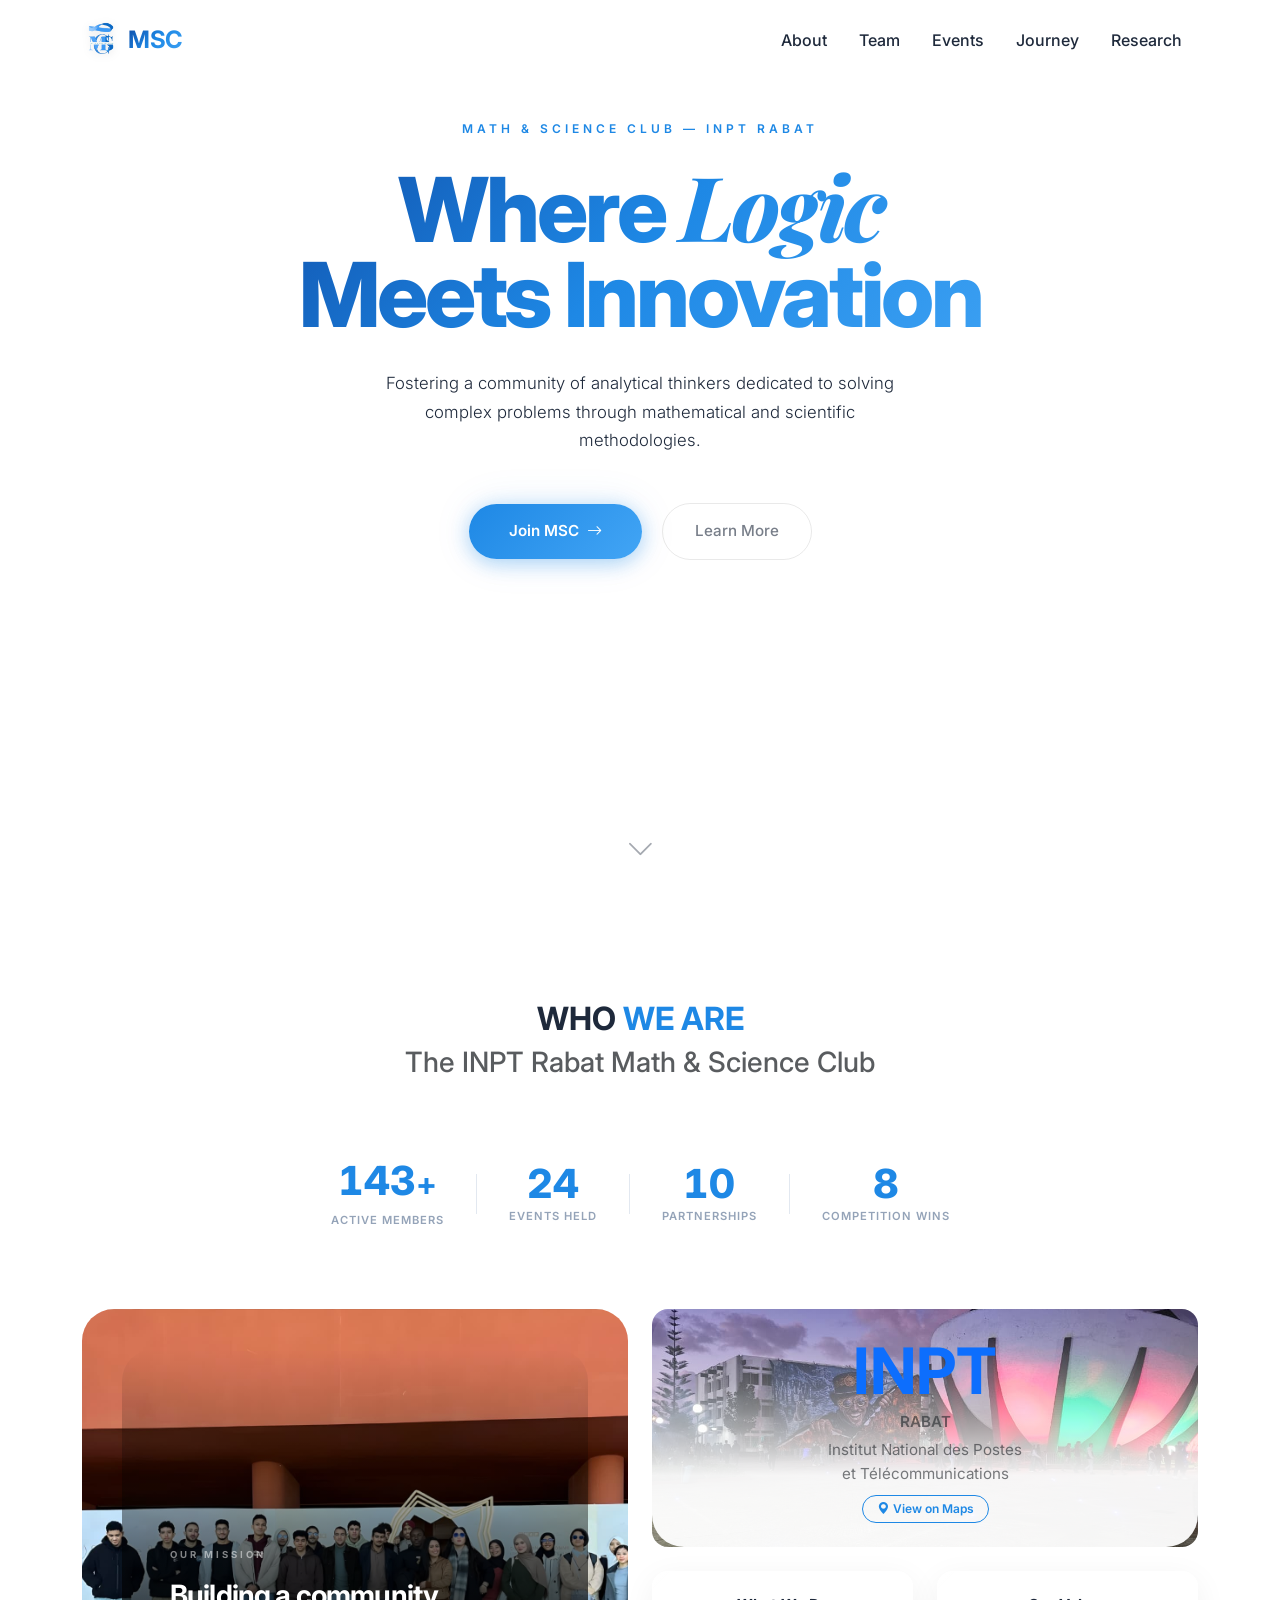
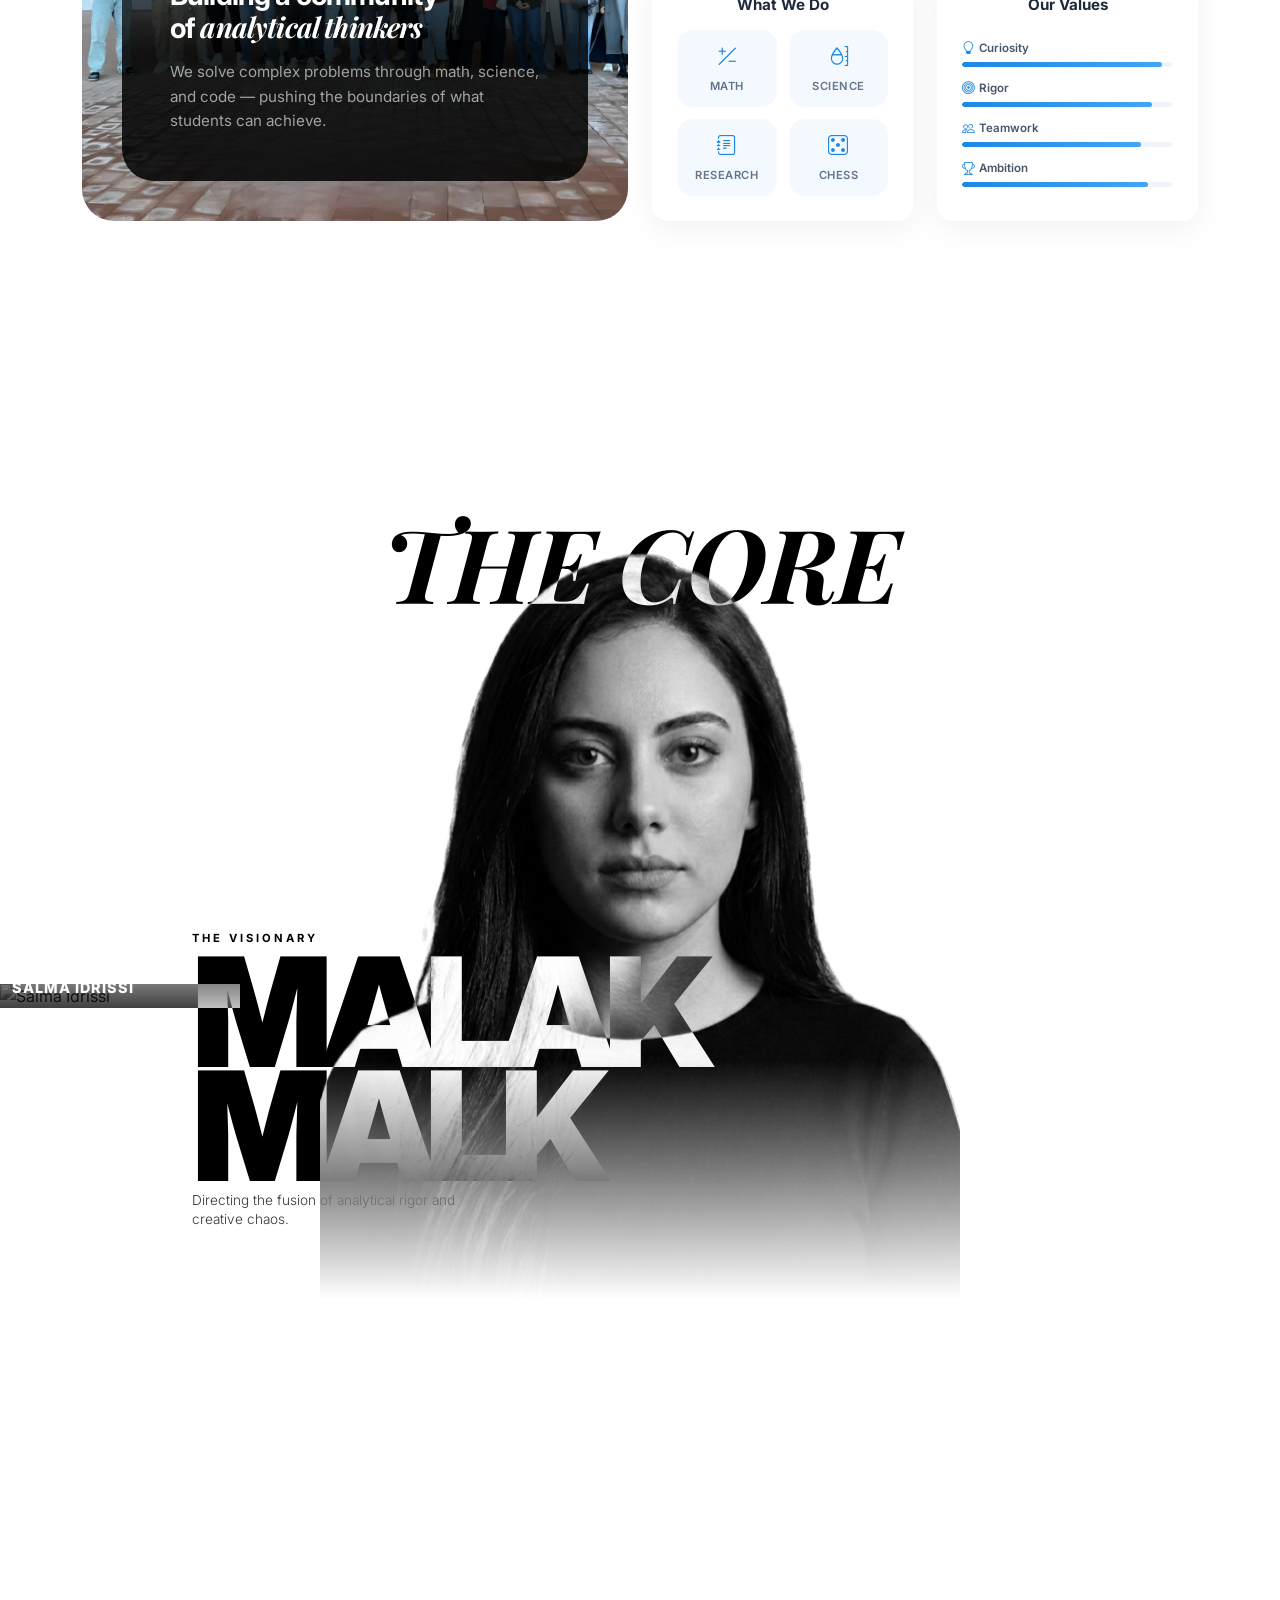
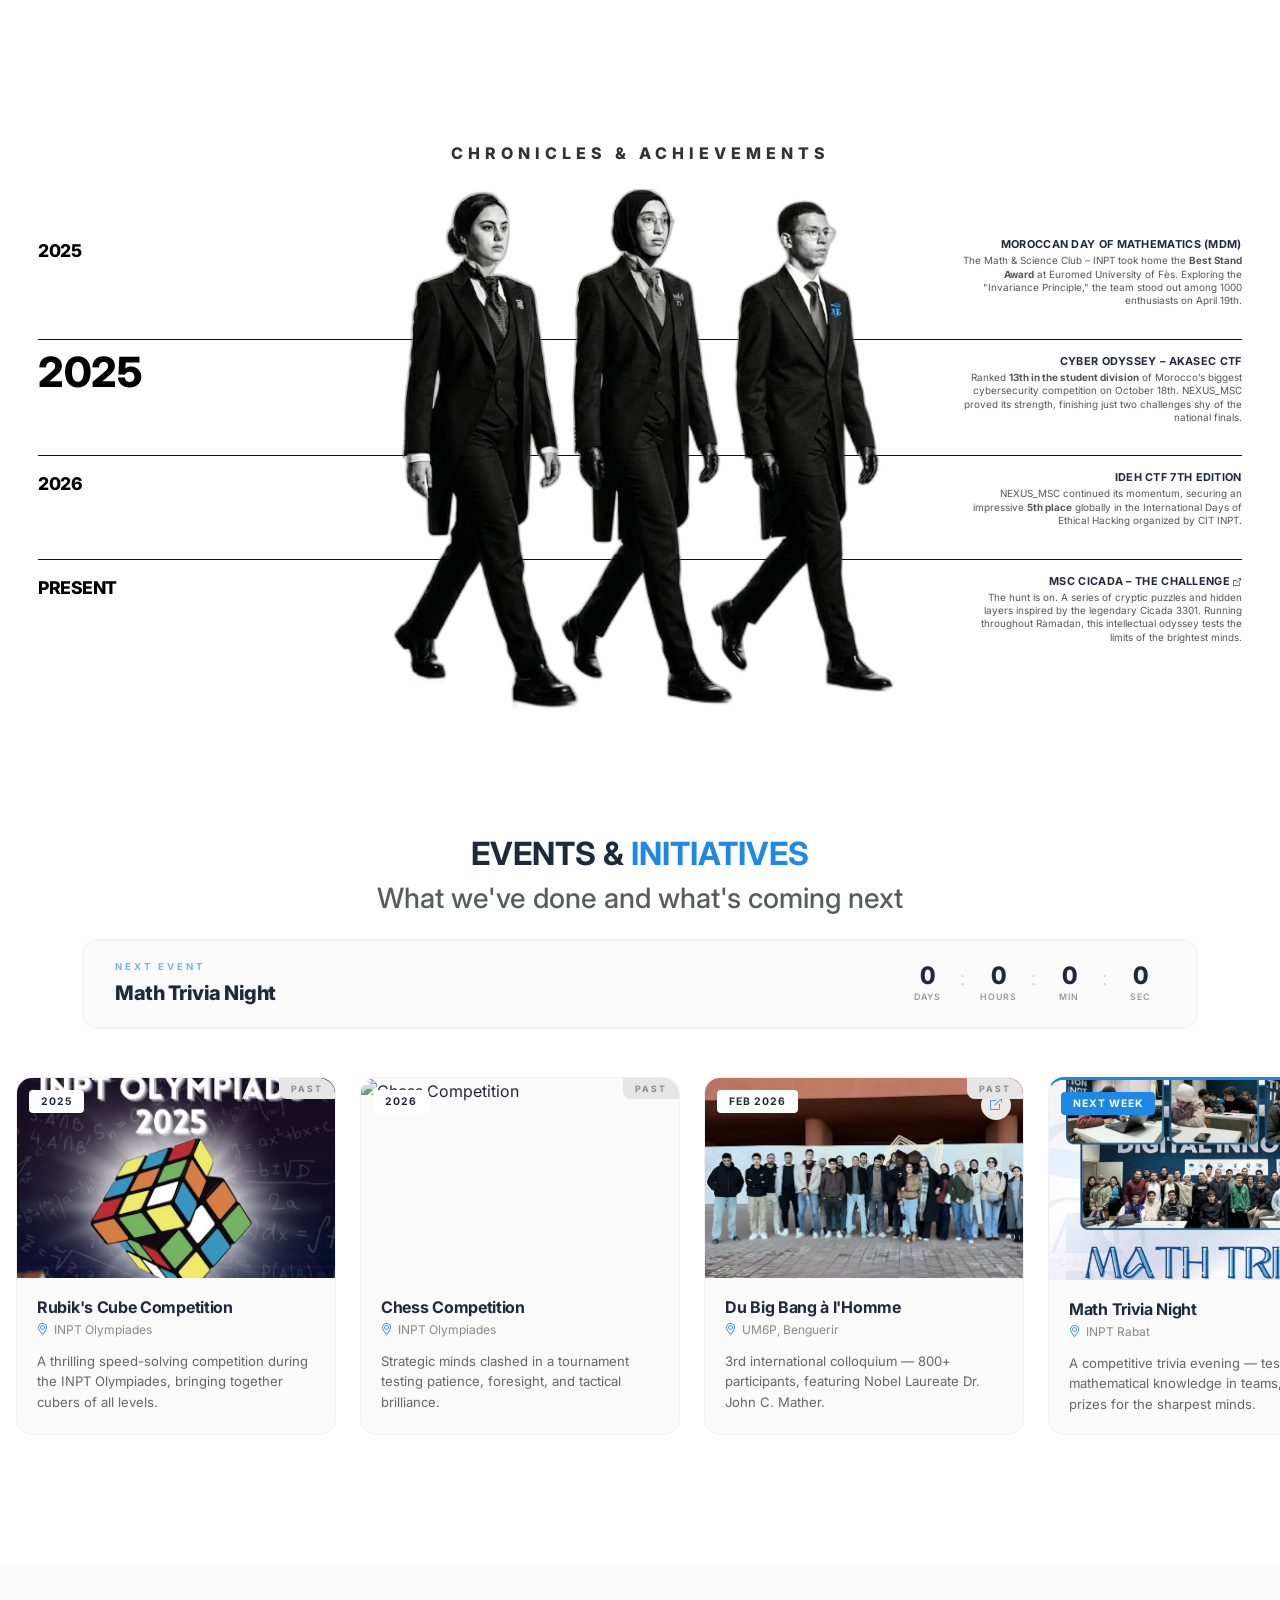
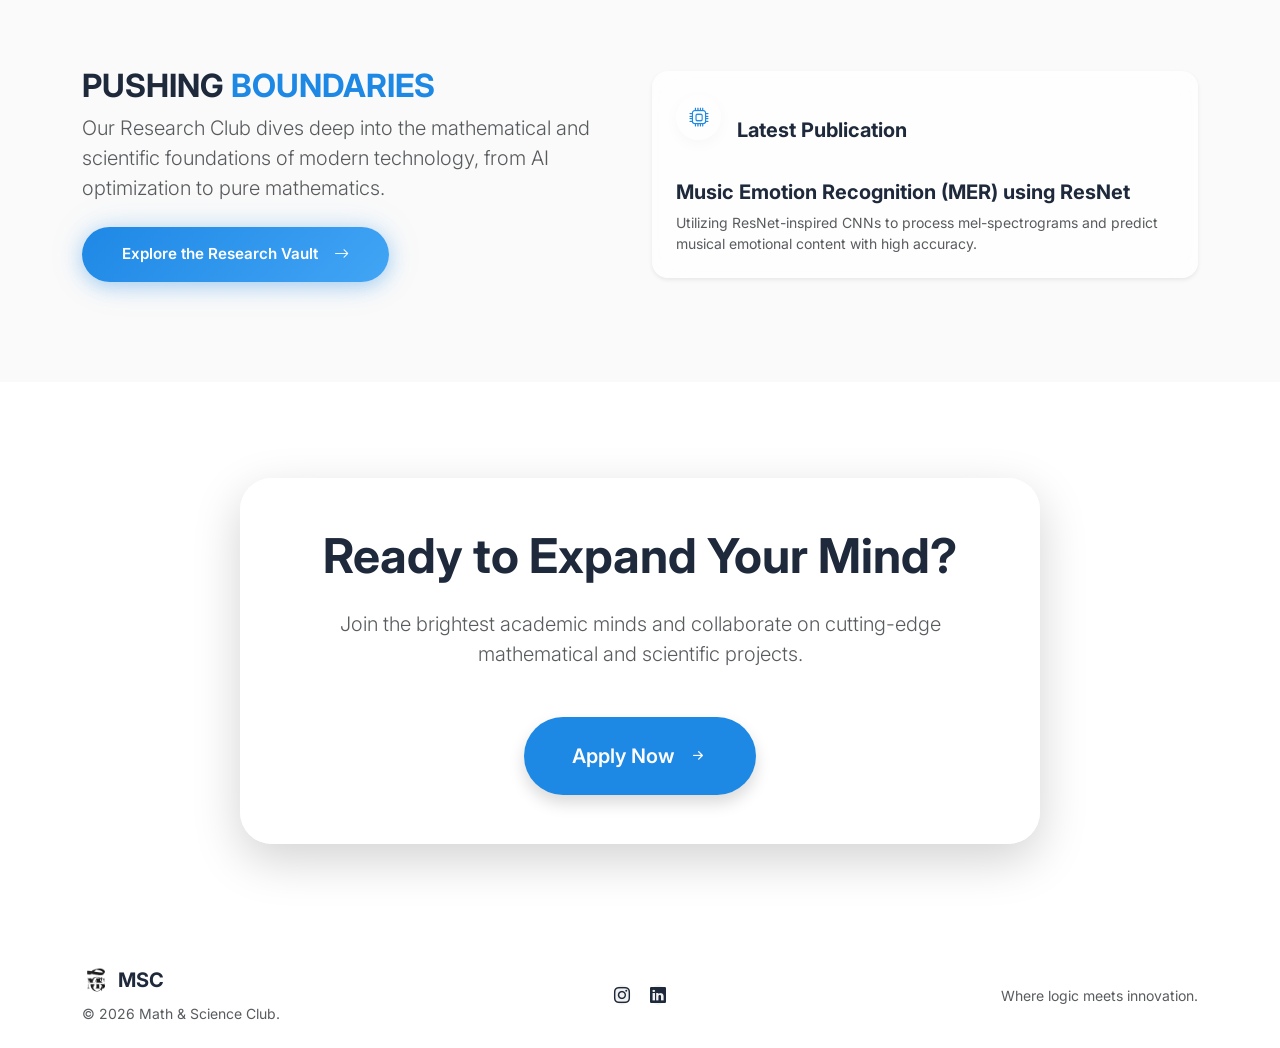
==== index.html @ 7b5ed247 "Refactor: Professional architecture, Research Hub, improved Registration Form, and UX enhancements" ====
<!DOCTYPE html>
<html lang="en">

<head>
    <meta charset="UTF-8">
    <meta name="viewport" content="width=device-width, initial-scale=1.0">
    <title>MSC – Math & Science Club</title>

    <!-- Google Fonts -->
    <link rel="preconnect" href="https://fonts.googleapis.com">
    <link rel="preconnect" href="https://fonts.gstatic.com" crossorigin>
    <link
        href="https://fonts.googleapis.com/css2?family=Inter:wght@300;400;500;600;700;800&family=Playfair+Display:ital,wght@0,400;0,700;0,900;1,400;1,700&display=swap"
        rel="stylesheet">

    <!-- Bootstrap 5 CSS -->
    <link href="https://cdn.jsdelivr.net/npm/bootstrap@5.3.2/dist/css/bootstrap.min.css" rel="stylesheet"
        integrity="sha384-T3c6CoIi6uLrA9TneNEoa7RxnatzjcDSCmG1MXxSR1GAsXEV/Dwwykc2MPK8M2HN" crossorigin="anonymous">

    <!-- Bootstrap Icons -->
    <link rel="stylesheet" href="https://cdn.jsdelivr.net/npm/bootstrap-icons@1.11.1/font/bootstrap-icons.css">

    <!-- Custom CSS -->
    <link rel="stylesheet" href="css/style.css">
</head>

<body data-bs-theme="light">

    <!-- Preloader -->
    <div class="preloader" id="preloader">
        <div class="loader-content">
            <img src="images/logo.png" alt="MSC Logo" class="loader-logo">
            <div class="loader-bar">
                <div class="loader-progress"></div>
            </div>
        </div>
    </div>

    <!-- Navigation -->
    <nav class="navbar navbar-expand-lg fixed-top glass-nav" id="mainNav">
        <div class="container">
            <a class="navbar-brand fw-bold d-flex align-items-center" href="#">
                <img src="images/logo.png" alt="MSC Logo" class="navbar-logo me-2">
                <span class="msc-logo-text">MSC</span>
            </a>
            <button class="navbar-toggler border-0 shadow-none" type="button" data-bs-toggle="collapse"
                data-bs-target="#navbarResponsive">
                <i class="bi bi-list fs-2"></i>
            </button>
            <div class="collapse navbar-collapse" id="navbarResponsive">
                <ul class="navbar-nav ms-auto align-items-lg-center">
                    <li class="nav-item"><a class="nav-link px-3" href="#about">About</a></li>
                    <li class="nav-item"><a class="nav-link px-3" href="#team">Team</a></li>
                    <li class="nav-item"><a class="nav-link px-3" href="#events">Events</a></li>
                    <li class="nav-item"><a class="nav-link px-3" href="#timeline">Journey</a></li>
                    <li class="nav-item"><a class="nav-link px-3" href="pages/research.html">Research</a></li>
                </ul>
            </div>
        </div>
    </nav>

    <!-- Hero Section -->
    <header class="hero" id="home">
        <div id="canvas-container"></div>
        <div class="container h-100 position-relative z-1">
            <div class="row h-100 align-items-center justify-content-center text-center">
                <div class="col-lg-10 hero-content">
                    <p class="hero-label title-reveal">MATH & SCIENCE CLUB — INPT RABAT</p>
                    <h1 class="hero-title title-reveal">
                        Where <em>Logic</em><br>Meets Innovation
                    </h1>
                    <p class="hero-subtitle subtitle-reveal">Fostering a community of analytical thinkers dedicated to
                        solving complex problems through mathematical and scientific methodologies.</p>
                    <div class="hero-cta btn-reveal">
                        <a href="apply/index.html" class="hero-btn">
                            Join MSC <i class="bi bi-arrow-right"></i>
                        </a>
                        <a href="#about" class="hero-btn-ghost">Learn More</a>
                    </div>
                </div>
            </div>
        </div>
        <div class="scroll-indicator d-none d-md-flex">
            <a href="#about"><i class="bi bi-chevron-down fs-3"></i></a>
        </div>
    </header>

    <!-- About Section (Bento Grid) -->
    <section class="page-section" id="about">
        <div class="container">
            <div class="text-center mb-5">
                <h2 class="section-heading text-uppercase fw-bold">Who <span class="text-accent">We Are</span></h2>
                <h3 class="section-subheading text-muted">The INPT Rabat Math & Science Club</h3>
            </div>

            <!-- Stats Counter Row -->
            <div class="stats-row scroll-fade-in">
                <div class="stat-item">
                    <div class="stat-number-row"><span class="stat-number" data-target="150">0</span><span
                            class="stat-plus">+</span></div>
                    <span class="stat-label">Active Members</span>
                </div>
                <div class="stat-divider"></div>
                <div class="stat-item">
                    <span class="stat-number" data-target="25">0</span>
                    <span class="stat-label">Events Held</span>
                </div>
                <div class="stat-divider"></div>
                <div class="stat-item">
                    <span class="stat-number" data-target="10">0</span>
                    <span class="stat-label">Partnerships</span>
                </div>
                <div class="stat-divider"></div>
                <div class="stat-item">
                    <span class="stat-number" data-target="8">0</span>
                    <span class="stat-label">Competition Wins</span>
                </div>
            </div>

            <div class="bento-grid">
                <!-- Mission (Large) -->
                <div class="bento-item bento-mission scroll-fade-in hover-lift bento-mission-styled"
                    style="background-image: url('images/events/colloque.jpg');">


                    <div class="bento-content h-100 d-flex flex-column justify-content-end position-relative z-1 p-5">
                        <span class="bento-tag">OUR MISSION</span>
                        <h3 class="display-6 fw-bold mb-3" style="color: #fff; line-height: 1.15;">
                            Building a community<br>of <em style="font-family: 'Playfair Display', serif;">analytical
                                thinkers</em>
                        </h3>
                        <p class="mb-0" style="color: rgba(255,255,255,0.75); font-size: 0.95rem; max-width: 400px;">
                            We solve complex problems through math, science, and code — pushing the boundaries of what
                            students can achieve.
                        </p>
                    </div>
                </div>

                <a href="https://maps.app.goo.gl/P8Bng8Kp1SCsCRba7" target="_blank"
                    class="bento-item bento-inpt rounded-4 scroll-fade-in delay-1 hover-lift overflow-hidden position-relative text-decoration-none bento-inpt-styled"
                    style="background-image: url('images/inpt.jpeg');">
                    <div
                        class="position-relative z-1 d-flex flex-column justify-content-center align-items-center h-100 text-center">
                        <h2 class="display-3 fw-bold text-gradient-accent mb-0">INPT</h2>
                        <p class="text-uppercase tracking-widest fw-semibold text-muted mb-1">Rabat</p>
                        <p class="small text-muted mb-2 mx-auto" style="max-width: 200px;">Institut National des Postes
                            et Télécommunications</p>
                        <span class="inpt-map-link">
                            <i class="bi bi-geo-alt-fill"></i> View on Maps
                        </span>
                    </div>
                </a>

                <!-- What We Do (Small) -->
                <div class="bento-item bento-vision glass-card rounded-4 p-4 scroll-fade-in delay-2 hover-lift">
                    <h4 class="fw-bold mb-3 text-center" style="font-size: 0.95rem;">What We Do</h4>
                    <div class="bento-activity-grid">
                        <div class="bento-activity-item">
                            <i class="bi bi-plus-slash-minus text-accent"></i>
                            <span>Math</span>
                        </div>
                        <div class="bento-activity-item">
                            <i class="bi bi-moisture text-accent"></i>
                            <span>Science</span>
                        </div>
                        <div class="bento-activity-item">
                            <i class="bi bi-journal-text text-accent"></i>
                            <span>Research</span>
                        </div>
                        <div class="bento-activity-item">
                            <i class="bi bi-dice-5 text-accent"></i>
                            <span>Chess</span>
                        </div>
                    </div>
                </div>

                <!-- Values (Small) -->
                <div class="bento-item bento-values glass-card rounded-4 p-4 scroll-fade-in delay-3 hover-lift">
                    <h4 class="fw-bold mb-3 text-center" style="font-size: 0.95rem;">Our Values</h4>
                    <div class="bento-values-list">
                        <div class="bento-value-row">
                            <span class="bento-value-name"><i class="bi bi-lightbulb text-accent"></i> Curiosity</span>
                            <div class="bento-value-bar">
                                <div class="bento-value-fill" style="width: 95%;"></div>
                            </div>
                        </div>
                        <div class="bento-value-row">
                            <span class="bento-value-name"><i class="bi bi-bullseye text-accent"></i> Rigor</span>
                            <div class="bento-value-bar">
                                <div class="bento-value-fill" style="width: 90%;"></div>
                            </div>
                        </div>
                        <div class="bento-value-row">
                            <span class="bento-value-name"><i class="bi bi-people text-accent"></i> Teamwork</span>
                            <div class="bento-value-bar">
                                <div class="bento-value-fill" style="width: 85%;"></div>
                            </div>
                        </div>
                        <div class="bento-value-row">
                            <span class="bento-value-name"><i class="bi bi-trophy text-accent"></i> Ambition</span>
                            <div class="bento-value-bar">
                                <div class="bento-value-fill" style="width: 88%;"></div>
                            </div>
                        </div>
                    </div>
                </div>
            </div>
        </div>
    </section>


    <!-- Members Section (Exact Editorial Collage) -->
    <section id="team" class="team-editorial-section bg-white">
        <h1 class="editorial-section-title">THE CORE</h1>

        <div class="team-composition">

            <div class="main-portrait president-card scroll-fade-in">
                <div class="image-mask">
                    <img src="images/members/president.png" alt="Malak Malk" class="editorial-img president-img">
                </div>
            </div>

            <div class="team-text-overlay mix-blend-mode-difference">
                <span class="tag-accent">THE VISIONARY</span>
                <h2 class="editorial-name">MALAK<br>MALK</h2>
                <p class="editorial-bio">Directing the fusion of analytical rigor and creative chaos.</p>
            </div>

            <div class="editorial-inset inset-vp scroll-fade-in delay-1">
                <div class="image-mask-sm">
                    <img src="images/members/team.png" alt="Salma Idrissi" class="editorial-img grayscale">
                </div>
                <div class="inset-info">
                    <span class="tag-accent-sm">OPERATIONS MAVEN</span>
                    <h3 class="inset-name">SALMA IDRISSI</h3>
                </div>
            </div>

            <div class="editorial-inset inset-advisor scroll-fade-in delay-2">
                <div class="image-mask-sm">
                    <img src="images/members/advisor.png" alt="Anouar ElIdrissi" class="editorial-img grayscale">
                </div>
                <div class="inset-info">
                    <span class="tag-accent-sm">THE STRATEGIST</span>
                    <h3 class="inset-name">ANOUAR ELIDRISSI</h3>
                </div>
            </div>

            <div class="editorial-inset inset-advisor-2 scroll-fade-in delay-3">
                <div class="image-mask-sm portrait-detail">
                    <img src="images/members/advisor 2.png" alt="Anouar Detail" class="advisor2">
                </div>
            </div>

        </div>
    </section>

    <section id="timeline" class="club-timeline-section">
        <h2 class="section-title">CHRONICLES & ACHIEVEMENTS</h2>
        <div class="timeline-container">
            <img src="images/capture_no_bg.png" class="center-hero-image" alt="Club Visual">
            <div class="timeline-container">
                <div class="timeline-row">
                    <div class="year-col">2025</div>
                    <div class="center-spacer"></div>
                    <div class="content-col">
                        <h3>Moroccan Day of Mathematics (MDM)</h3>
                        <p>The Math & Science Club – INPT took home the <strong>Best Stand Award</strong> at Euromed
                            University of Fès. Exploring the "Invariance Principle," the team stood out among 1000
                            enthusiasts on April 19th.</p>
                    </div>
                </div>

                <div class="timeline-row featured">
                    <div class="year-col">2025</div>
                    <div class="center-spacer"></div>
                    <div class="content-col">
                        <h3>Cyber Odyssey – AKASEC CTF</h3>
                        <p>Ranked <strong>13th in the student division</strong> of Morocco’s biggest cybersecurity
                            competition on October 18th. NEXUS_MSC proved its strength, finishing just two challenges
                            shy of
                            the national finals.</p>
                    </div>
                </div>

                <div class="timeline-row">
                    <div class="year-col">2026</div>
                    <div class="center-spacer"></div>
                    <div class="content-col">
                        <h3>IDEH CTF 7th Edition</h3>
                        <p>NEXUS_MSC continued its momentum, securing an impressive <strong>5th place</strong> globally
                            in
                            the International Days of Ethical Hacking organized by CIT INPT.</p>
                    </div>
                </div>

                <div class="timeline-row">
                    <div class="year-col">PRESENT</div>
                    <div class="center-spacer"></div>
                    <div class="content-col">
                        <h3><a href="https://drive.proton.me/urls/JTQFD9GRTM#j2nSfA0vj0aJ" target="_blank"
                                class="text-decoration-none" style="color: inherit;">MSC Cicada – The Challenge <i
                                    class="bi bi-box-arrow-up-right" style="font-size: 0.7em;"></i></a></h3>
                        <p>The hunt is on. A series of cryptic puzzles and hidden layers inspired by the legendary
                            Cicada
                            3301. Running throughout Ramadan, this intellectual odyssey tests the limits of the
                            brightest
                            minds.</p>
                    </div>
                </div>
            </div>
    </section>


    <!-- Events & Initiatives Section -->
    <section id="events" class="events-section page-section">
        <div class="container">
            <div class="text-center mb-4">
                <h2 class="section-heading text-uppercase fw-bold">Events & <span class="text-accent">Initiatives</span>
                </h2>
                <h3 class="section-subheading text-muted">What we've done and what's coming next</h3>
            </div>

            <!-- Countdown Timer -->
            <div class="countdown-banner scroll-fade-in">
                <div class="countdown-info">
                    <span class="countdown-label">NEXT EVENT</span>
                    <span class="countdown-event-name">Math Trivia Night</span>
                </div>
                <div class="countdown-timer" id="eventCountdown" data-target="2026-03-10T19:00:00">
                    <div class="countdown-unit">
                        <span class="countdown-number" id="cd-days">--</span>
                        <span class="countdown-text">Days</span>
                    </div>
                    <div class="countdown-sep">:</div>
                    <div class="countdown-unit">
                        <span class="countdown-number" id="cd-hours">--</span>
                        <span class="countdown-text">Hours</span>
                    </div>
                    <div class="countdown-sep">:</div>
                    <div class="countdown-unit">
                        <span class="countdown-number" id="cd-mins">--</span>
                        <span class="countdown-text">Min</span>
                    </div>
                    <div class="countdown-sep">:</div>
                    <div class="countdown-unit">
                        <span class="countdown-number" id="cd-secs">--</span>
                        <span class="countdown-text">Sec</span>
                    </div>
                </div>
            </div>
        </div>

        <!-- Horizontal Scroll Strip -->
        <div class="events-scroll-wrap">
            <div class="events-scroll-track">

                <div class="event-card-minimal">
                    <span class="event-card-tag past-tag">PAST</span>
                    <div class="event-img-wrap">
                        <img src="images/events/rubix_cube.png" alt="Rubik's Cube Competition" class="event-img">
                        <span class="event-date-tag">2025</span>
                    </div>
                    <div class="event-body">
                        <h4 class="event-title">Rubik's Cube Competition</h4>
                        <p class="event-location"><i class="bi bi-geo-alt"></i> INPT Olympiades</p>
                        <p class="event-desc">A thrilling speed-solving competition during the INPT Olympiades, bringing
                            together cubers of all levels.</p>
                    </div>
                </div>

                <div class="event-card-minimal">
                    <span class="event-card-tag past-tag">PAST</span>
                    <div class="event-img-wrap">
                        <img src="https://images.unsplash.com/photo-1529699211952-734e80c4d42b?w=600&h=400&fit=crop"
                            alt="Chess Competition" class="event-img">
                        <span class="event-date-tag">2026</span>
                    </div>
                    <div class="event-body">
                        <h4 class="event-title">Chess Competition</h4>
                        <p class="event-location"><i class="bi bi-geo-alt"></i> INPT Olympiades</p>
                        <p class="event-desc">Strategic minds clashed in a tournament testing patience, foresight, and
                            tactical brilliance.</p>
                    </div>
                </div>

                <a href="https://abs.um6p.ma/colloque-sqs-2026" target="_blank" class="event-card-minimal event-link">
                    <span class="event-card-tag past-tag">PAST</span>
                    <div class="event-img-wrap">
                        <img src="images/events/colloque.jpg" alt="Colloque UM6P" class="event-img">
                        <span class="event-date-tag">FEB 2026</span>
                        <span class="event-external-badge"><i class="bi bi-box-arrow-up-right"></i></span>
                    </div>
                    <div class="event-body">
                        <h4 class="event-title">Du Big Bang à l'Homme</h4>
                        <p class="event-location"><i class="bi bi-geo-alt"></i> UM6P, Benguerir</p>
                        <p class="event-desc">3rd international colloquium — 800+ participants, featuring Nobel Laureate
                            Dr. John C. Mather.</p>
                    </div>
                </a>

                <div class="event-card-minimal upcoming">
                    <span class="event-card-tag upcoming-card-tag">UP NEXT</span>
                    <div class="event-img-wrap">
                        <img src="images/events/math_trivia.jpg" alt="Math Trivia Night" class="event-img">
                        <span class="event-date-tag upcoming-tag">NEXT WEEK</span>
                    </div>
                    <div class="event-body">
                        <h4 class="event-title">Math Trivia Night</h4>
                        <p class="event-location"><i class="bi bi-geo-alt"></i> INPT Rabat</p>
                        <p class="event-desc">A competitive trivia evening — test your mathematical knowledge in teams,
                            with prizes for the sharpest minds.</p>
                    </div>
                </div>

                <div class="event-card-minimal upcoming">
                    <span class="event-card-tag upcoming-card-tag">UPCOMING</span>
                    <div class="event-img-wrap">
                        <img src="images/events/mdm.png" alt="Moroccan Day of Mathematics" class="event-img">
                        <span class="event-date-tag upcoming-tag">IN 2 WEEKS</span>
                    </div>
                    <div class="event-body">
                        <h4 class="event-title">Moroccan Day of Mathematics</h4>
                        <p class="event-location"><i class="bi bi-geo-alt"></i> Morocco</p>
                        <p class="event-desc">MSC returns to the national stage following last year's Best Stand Award
                            at Euromed.</p>
                    </div>
                </div>

                <div class="event-card-minimal upcoming featured-event">
                    <span class="event-card-tag upcoming-card-tag">UPCOMING</span>
                    <div class="event-img-wrap">
                        <img src="images/events/battle_royale.jpg" alt="Battle Royale Inter-écoles" class="event-img">
                        <span class="event-date-tag upcoming-tag">COMING SOON</span>
                    </div>
                    <div class="event-body">
                        <h4 class="event-title">Battle Royale <i class="bi bi-trophy"></i></h4>
                        <p class="event-location"><i class="bi bi-geo-alt"></i> INPT — Host School</p>
                        <p class="event-desc">An unprecedented inter-school multidisciplinary competition — a national
                            benchmark event.</p>
                    </div>
                </div>

            </div>
        </div>
    </section>

    <!-- Research Teaser Section -->
    <section class="page-section bg-secondary-subtle">
        <div class="container">
            <div class="row align-items-center">
                <div class="col-lg-6 scroll-fade-in">
                    <h2 class="section-heading text-uppercase fw-bold">Pushing <span
                            class="text-accent">Boundaries</span></h2>
                    <p class="lead text-muted mb-4 text-start">Our Research Club dives deep into the mathematical and
                        scientific foundations of modern technology, from AI optimization to pure mathematics.</p>
                    <div class="text-start">
                        <a href="pages/research.html" class="hero-btn">
                            Explore the Research Vault <i class="bi bi-arrow-right ms-2"></i>
                        </a>
                    </div>
                </div>
                <div class="col-lg-6 scroll-fade-in delay-1 mt-5 mt-lg-0">
                    <div class="glass-card p-4 rounded-4 shadow-sm border-0">
                        <div class="d-flex align-items-center mb-3">
                            <div class="icon-circle sm me-3"
                                style="width: 45px; height: 45px; font-size: 1.2rem; display: flex; align-items: center; justify-content: center; background: rgba(var(--accent-rgb), 0.1); border-radius: 50%;">
                                <i class="bi bi-cpu text-accent"></i>
                            </div>
                            <h5 class="mb-0 fw-bold">Latest Publication</h5>
                        </div>
                        <h4 class="fw-bold mb-2 text-start" style="font-size: 1.25rem;">Music Emotion Recognition (MER)
                            using ResNet</h4>
                        <p class="small text-muted mb-0 text-start">Utilizing ResNet-inspired CNNs to process
                            mel-spectrograms and predict musical emotional content with high accuracy.</p>
                    </div>
                </div>
            </div>
        </div>
    </section>


    <!-- Final CTA Section -->
    <section class="cta-section text-center py-5 page-section">
        <div class="container py-5">
            <div class="cta-card glass-card p-5 rounded-5 shadow-lg mx-auto scroll-scale-up" style="max-width: 800px;">
                <h2 class="display-5 fw-bold mb-4">Ready to Expand Your Mind?</h2>
                <p class="lead mb-5 text-muted">Join the brightest academic minds and collaborate on cutting-edge
                    mathematical and scientific projects.</p>
                <a href="/form/index.html"
                    class="btn btn-primary btn-lg custom-btn px-5 py-4 rounded-pill fs-5 shadow">Apply Now <i
                        class="bi bi-arrow-right-short ms-2"></i></a>
            </div>
        </div>
    </section>

    <!-- Footer -->
    <footer class="footer py-4 glass-footer">
        <div class="container">
            <div class="row align-items-center text-center text-md-start">
                <div class="col-md-4 mb-3 mb-md-0">
                    <span class="fw-bold msc-logo fs-5"><img src="images/logo.png" alt="MSC Logo"
                            style="height: 28px; width: auto; filter: grayscale(1) brightness(0.2); vertical-align: middle; margin-right: 8px;">MSC</span>
                    <p class="text-muted small mb-0 mt-2">&copy; 2026 Math & Science Club.</p>
                </div>
                <div class="col-md-4 text-center mb-3 mb-md-0">
                    <a class="social-btn mx-2 rounded-circle" href="https://www.instagram.com/msc_inpt/" target="_blank"
                        aria-label="Instagram"><i class="bi bi-instagram"></i></a>
                    <a class="social-btn mx-2 rounded-circle" href="https://www.linkedin.com/company/msc-inpt/"
                        target="_blank" aria-label="LinkedIn"><i class="bi bi-linkedin"></i></a>
                </div>
                <div class="col-md-4 text-center text-md-end">
                    <span class="text-muted small">Where logic meets innovation.</span>
                </div>
            </div>
        </div>
    </footer>

    <!-- Bootstrap JS Bundle -->
    <script src="https://cdn.jsdelivr.net/npm/bootstrap@5.3.2/dist/js/bootstrap.bundle.min.js"
        integrity="sha384-C6RzsynM9kWDrMNeT87bh95OGNyZPhcTNXj1NW7RuBCsyN/o0jlpcV8Qyq46cDfL"
        crossorigin="anonymous"></script>

    <!-- Three.js Library -->
    <script src="https://cdnjs.cloudflare.com/ajax/libs/three.js/r128/three.min.js"></script>

    <!-- GSAP for Smooth Animations -->
    <script src="https://cdnjs.cloudflare.com/ajax/libs/gsap/3.12.2/gsap.min.js"></script>
    <script src="https://cdnjs.cloudflare.com/ajax/libs/gsap/3.12.2/ScrollTrigger.min.js"></script>

    <!-- Custom Scripts -->
    <script src="js/main.js"></script>
    <script src="js/three-bg.js"></script>
</body>

</html>
---- css/style.css ----
/* ==========================================================================
   MSC INPT - Math & Science Club Website
   Main Stylesheet
   
   Structure:
   1. Base & Typography
   2. CSS Custom Properties (Theme Variables)
   3. Navigation (Glassmorphism Navbar)
   4. Hero Section (Full-viewport landing with 3D background)
   5. About Section (Glass cards with icons)
   6. Team Section (Editorial portrait layout)
   7. Timeline Section (Swiss grid journey layout)
   8. Events Section (Horizontal scroll + countdown)
   9. CTA Section (Final call-to-action)
   10. Footer
   11. Animations & Utilities
   ========================================================================== */


/* ==========================================================================
   1. BASE & TYPOGRAPHY
   Sets the default font (Inter from Google Fonts) and prevents horizontal
   overflow caused by animations or oversized elements.
   ========================================================================== */
body {
    font-family: 'Inter', sans-serif;
    transition: background-color 0.5s ease, color 0.5s ease;
    overflow-x: hidden;
    /* Prevents horizontal scrollbar from 3D background */
}

/* ==========================================================================
   2. CSS CUSTOM PROPERTIES (Theme Variables)
   All colors, shadows, and effects are defined here as CSS variables.
   This allows easy theme switching and consistent branding throughout.
   Colors are based on the MSC Club's blue identity (#1E88E5).
   ========================================================================== */
:root,
[data-bs-theme="light"] {
    --bg-color: #ffffff;
    --text-color: #1e293b;
    --card-bg: rgba(255, 255, 255, 0.7);
    --card-border: rgba(255, 255, 255, 0.8);
    --nav-bg: rgba(255, 255, 255, 0.85);
    --accent-primary: #1E88E5;
    /* MSC Club Blue */
    --accent-secondary: #42A5F5;
    --shadow-color: rgba(0, 0, 0, 0.06);
    --glass-blur: blur(16px);
    --btn-shadow: 0 4px 14px rgba(30, 136, 229, 0.2);
    --btn-glow: 0 4px 14px rgba(30, 136, 229, 0.2);
    --card-shadow: 0 8px 32px var(--shadow-color);
    --title-gradient: linear-gradient(135deg, #0D47A1, #1E88E5, #42A5F5);
    --icon-color: #1E88E5;
}

[data-bs-theme="dark"] {
    --bg-color: #030712;
    --text-color: #f8fafc;
    --card-bg: rgba(15, 23, 42, 0.4);
    --card-border: rgba(66, 165, 245, 0.15);
    --nav-bg: rgba(3, 7, 18, 0.85);
    --accent-primary: #64B5F6;
    /* Light Blue */
    --accent-secondary: #42A5F5;
    --shadow-color: rgba(0, 0, 0, 0.5);
    --btn-shadow: 0 0 15px rgba(100, 181, 246, 0.4);
    --btn-glow: 0 0 15px rgba(100, 181, 246, 0.6), 0 0 30px rgba(100, 181, 246, 0.3);
    --card-shadow: 0 8px 32px var(--shadow-color), 0 0 1px 1px rgba(100, 181, 246, 0.2);
    --title-gradient: linear-gradient(135deg, #BBDEFB, #64B5F6, #42A5F5);
    --icon-color: #64B5F6;
}

/* Override Bootstrap's default body colors to use our theme variables */
body {
    background-color: var(--bg-color) !important;
    color: var(--text-color) !important;
}

/* Utility class: applies the primary accent color to any text */
.text-accent {
    color: var(--accent-primary) !important;
}

/* ==========================================================================
   3. NAVIGATION (Glassmorphism Navbar)
   Uses backdrop-filter for a frosted glass effect. On scroll, the navbar
   shrinks its padding and gains a shadow via JS adding the 'scrolled' class.
   ========================================================================== */
.glass-nav {
    background: var(--nav-bg);
    backdrop-filter: var(--glass-blur);
    -webkit-backdrop-filter: var(--glass-blur);
    border-bottom: 1px solid var(--card-border);
    transition: all 0.5s ease;
    padding-top: 1rem;
    padding-bottom: 1rem;
}

.glass-nav.scrolled {
    padding-top: 0.5rem;
    padding-bottom: 0.5rem;
    box-shadow: var(--card-shadow);
}

.msc-logo-text {
    color: var(--accent-primary);
    font-size: 1.5rem;
    letter-spacing: -0.5px;
    background: var(--title-gradient);
    background-clip: text;
    -webkit-background-clip: text;
    -webkit-text-fill-color: transparent;
}

.navbar-logo {
    height: 38px;
    width: auto;
    object-fit: contain;
    filter: drop-shadow(0 2px 4px rgba(0, 0, 0, 0.1));
}

/* Dark mode: add a subtle blue glow around the logo */
[data-bs-theme="dark"] .navbar-logo {
    filter: drop-shadow(0 0 8px rgba(30, 136, 229, 0.4));
}

.nav-link {
    color: var(--text-color) !important;
    font-weight: 500;
    transition: color 0.3s ease;
}

.nav-link:hover {
    color: var(--accent-primary) !important;
}

/* Theme Toggle Button (currently unused - site is forced to light mode) */
.btn-theme {
    width: 45px;
    height: 45px;
    background: var(--card-bg);
    border: 1px solid var(--card-border);
    color: var(--text-color);
    backdrop-filter: var(--glass-blur);
    box-shadow: var(--shadow-color);
    position: relative;
    overflow: hidden;
    transition: all 0.3s ease;
}

.btn-theme:hover {
    transform: translateY(-2px);
    box-shadow: 0 4px 12px var(--shadow-color);
}

[data-bs-theme="dark"] .btn-theme {
    box-shadow: 0 0 10px rgba(30, 136, 229, 0.2);
}

/* ==========================================================================
   4. HERO SECTION
   Full-viewport landing area with a 3D wireframe background (Three.js),
   large gradient headline, branded label, two CTA buttons, and a
   bouncing scroll indicator at the bottom.
   ========================================================================== */
.hero {
    position: relative;
    min-height: 100vh;
    background: #ffffff;
    overflow: hidden;
}

#canvas-container {
    position: absolute;
    top: 0;
    left: 0;
    width: 100%;
    height: 100%;
    z-index: 0;
    pointer-events: none;
}

.hero-content {
    padding-top: 120px;
}

/* Hero Label */
.hero-label {
    font-size: 0.75rem;
    font-weight: 600;
    letter-spacing: 4px;
    text-transform: uppercase;
    color: var(--accent-primary);
    opacity: 0.7;
    margin-bottom: 1.5rem;
}

/* Hero Title */
.hero-title {
    font-size: clamp(3rem, 7vw, 6.5rem);
    font-weight: 800;
    line-height: 0.95;
    letter-spacing: -3px;
    background: var(--title-gradient);
    background-clip: text;
    -webkit-background-clip: text;
    -webkit-text-fill-color: transparent;
    margin-bottom: 2rem;
}

.hero-title em {
    font-style: italic;
    font-family: 'Playfair Display', serif;
    -webkit-text-fill-color: transparent;
}

/* Hero Subtitle */
.hero-subtitle {
    font-size: 1.05rem;
    font-weight: 300;
    color: var(--text-color);
    opacity: 0.6;
    max-width: 540px;
    margin: 0 auto 3rem;
    line-height: 1.7;
}

/* Hero CTA Buttons */
.hero-cta {
    display: flex;
    align-items: center;
    justify-content: center;
    gap: 1.25rem;
}

.hero-btn {
    display: inline-flex;
    align-items: center;
    gap: 0.5rem;
    padding: 1rem 2.5rem;
    background: linear-gradient(135deg, #1E88E5, #42A5F5);
    color: #ffffff;
    font-weight: 600;
    font-size: 0.95rem;
    text-decoration: none;
    border-radius: 60px;
    border: none;
    box-shadow: 0 4px 20px rgba(30, 136, 229, 0.35), 0 0 40px rgba(30, 136, 229, 0.1);
    transition: all 0.4s cubic-bezier(0.175, 0.885, 0.32, 1.275);
}

.hero-btn:hover {
    transform: translateY(-3px);
    box-shadow: 0 8px 30px rgba(30, 136, 229, 0.5), 0 0 60px rgba(30, 136, 229, 0.2);
    color: #ffffff;
}

.hero-btn i {
    transition: transform 0.3s ease;
}

.hero-btn:hover i {
    transform: translateX(4px);
}

.hero-btn-ghost {
    display: inline-flex;
    align-items: center;
    padding: 1rem 2rem;
    color: var(--text-color);
    opacity: 0.6;
    font-weight: 500;
    font-size: 0.95rem;
    text-decoration: none;
    border: 1px solid rgba(0, 0, 0, 0.15);
    border-radius: 60px;
    transition: all 0.3s ease;
}

.hero-btn-ghost:hover {
    opacity: 1;
    border-color: var(--accent-primary);
    color: var(--accent-primary);
}

.hero .lead {
    font-size: 1.5rem;
    color: var(--text-color);
    opacity: 0.6;
}

/* Global button styles used across multiple sections */
.custom-btn {
    background: var(--accent-primary);
    border: none;
    font-weight: 600;
    box-shadow: var(--btn-shadow);
    transition: all 0.4s cubic-bezier(0.175, 0.885, 0.32, 1.275);
}

.custom-btn:hover {
    background: var(--accent-secondary);
    transform: translateY(-3px);
    box-shadow: var(--btn-glow);
}

/* Scroll indicator: bouncing chevron at the bottom of the hero */
.scroll-indicator {
    position: absolute;
    bottom: 30px;
    left: 50%;
    transform: translateX(-50%);
    animation: bounce 2s infinite;
    z-index: 10;
}

.scroll-indicator a {
    color: var(--text-color);
    opacity: 0.4;
    transition: opacity 0.3s;
}

.scroll-indicator a:hover {
    opacity: 1;
}

@keyframes bounce {

    0%,
    20%,
    50%,
    80%,
    100% {
        transform: translateY(0) translateX(-50%);
    }

    40% {
        transform: translateY(-15px) translateX(-50%);
    }

    60% {
        transform: translateY(-7px) translateX(-50%);
    }
}

/* ==========================================================================
   5. ABOUT / GENERAL PAGE SECTIONS
   Standard vertical padding for all major sections. Glass cards use
   backdrop-filter for the frosted glass look with hover lift effects.
   ========================================================================== */
.page-section {
    padding: 100px 0;
}

.bg-secondary-subtle {
    /* override bootstrap secondary subtle to respect dark mode better */
    background-color: rgba(0, 0, 0, 0.02) !important;
}

[data-bs-theme="dark"] .bg-secondary-subtle {
    background-color: rgba(255, 255, 255, 0.02) !important;
}

/* Glass Cards */
.glass-card {
    background: var(--card-bg);
    border: 1px solid var(--card-border);
    backdrop-filter: var(--glass-blur);
    -webkit-backdrop-filter: var(--glass-blur);
    box-shadow: var(--card-shadow);
    transition: all 0.4s ease;
}

.hover-lift:hover {
    transform: translateY(-8px);
    box-shadow: 0 15px 35px var(--shadow-color), var(--btn-glow);
}

.icon-circle {
    width: 70px;
    height: 70px;
    border-radius: 50%;
    background: rgba(30, 136, 229, 0.1);
    /* Light blue tint matching club theme */
    display: flex;
    align-items: center;
    justify-content: center;
    font-size: 2rem;
    transition: all 0.3s ease;
}

[data-bs-theme="dark"] .icon-circle {
    background: rgba(100, 181, 246, 0.15);
    box-shadow: inset 0 0 10px rgba(100, 181, 246, 0.2);
}

.glass-card:hover .icon-circle {
    transform: scale(1.1);
    box-shadow: 0 0 20px rgba(30, 136, 229, 0.3);
}

/* ==========================================================================
   6. TEAM SECTION (Editorial Portrait Layout)
   Large portrait with grayscale hover-to-color effect, mix-blend-mode
   text overlay, and editorial inset cards for additional team members.
   ========================================================================== */
.editorial-grayscale {
    filter: grayscale(100%);
    transition: filter 0.6s ease, transform 0.6s ease;
}

.editorial-grayscale:hover {
    filter: grayscale(0%);
    transform: scale(1.02);
}

.editorial-main-bg {
    filter: grayscale(100%) contrast(1.2);
    opacity: 0.9;
}

.blur-backdrop {
    backdrop-filter: blur(10px);
    -webkit-backdrop-filter: blur(10px);
}

.pointer-events-none {
    pointer-events: none;
}

.mix-blend-mode-difference {
    mix-blend-mode: difference;
    color: #fff;
    /* Always white so it inverted nicely against light/dark imagery */
}

.bg-gradient-dark {
    background: linear-gradient(to top, rgba(0, 0, 0, 0.9), transparent);
}

.glass-card-bottom {
    background: rgba(255, 255, 255, 0.03);
    border-top: 1px solid var(--card-border);
}


/* ==========================================================================
   7. TIMELINE / JOURNEY SECTION
   Swiss grid-inspired timeline layout with year markers on the left,
   a central hero image, and content descriptions on the right.
   ========================================================================== */
.club-timeline-section {
    background-color: #ffffff;
    /* Reduced horizontal padding from 10% or 5% down to 3% */
    padding: 60px 3%;
    width: 100%;
    box-sizing: border-box;
    font-family: 'Inter', sans-serif;
}

.section-title {
    font-size: 1rem;
    font-weight: 800;
    letter-spacing: 5px;
    text-align: center;
    margin-bottom: 60px;
    text-transform: uppercase;
    color: #000;
    opacity: 0.8;
}

.timeline-container {
    max-width: 1250px;
    margin: 0 auto;
    /* THIS IS THE ANCHOR - Don't miss this! */
    position: relative;
}

.center-hero-image {
    position: absolute;
    /* Centers horizontally */
    left: 50%;
    transform: translateX(-50%);

    /* Centers vertically within the timeline container */
    top: 50%;
    transform: translate(-50%, -50%);

    /* Height control: passing the timeline height slightly */
    height: 115%;

    z-index: 10;
    pointer-events: none;
    object-fit: contain;
}

/* Ensure the rows are underneath the image but don't clip it */
.timeline-row {
    display: grid;
    grid-template-columns: 140px 1fr 320px;
    border-top: 1px solid #111;
    padding: 15px 0;
    align-items: start;
    background: transparent;
    /* Ensure background doesn't hide image */
}

.year-col {
    font-size: 1.1rem;
    font-weight: 800;
    letter-spacing: -0.5px;
    color: #000;
}

.featured .year-col {
    font-size: 2.6rem;
    line-height: 0.85;
}

.content-col {
    text-align: right;
}

.content-col h3 {
    font-size: 0.68rem;
    /* Extremely fine headers */
    text-transform: uppercase;
    margin-bottom: 3px;
    letter-spacing: 0.3px;
    font-weight: 700;
}

.content-col p {
    font-size: 0.62rem;
    /* Compact body text */
    line-height: 1.35;
    color: #555;
    max-width: 280px;
    margin-left: auto;
}

.timeline-row:first-child {
    border-top: none;
}


/* ==========================================================================
   8. EVENTS & INITIATIVES SECTION
   Horizontally-scrollable event cards with infinite loop (JS-powered).
   Features a live countdown timer to the next event, PAST/UPCOMING badges,
   and a featured event highlight with gold accent for Battle Royale.
   ========================================================================== */
.events-section {
    background: #ffffff;
    overflow: hidden;
}

/* Countdown Banner */
.countdown-banner {
    display: flex;
    align-items: center;
    justify-content: space-between;
    background: #fafafa;
    border: 1px solid #f0f0f0;
    border-radius: 1rem;
    padding: 1.25rem 2rem;
    margin-bottom: 2.5rem;
}

.countdown-info {
    display: flex;
    flex-direction: column;
    gap: 0.2rem;
}

.countdown-label {
    font-size: 0.6rem;
    font-weight: 700;
    letter-spacing: 3px;
    text-transform: uppercase;
    color: var(--accent-primary);
    opacity: 0.6;
}

.countdown-event-name {
    font-size: 1.25rem;
    font-weight: 800;
    color: #1e293b;
    letter-spacing: -0.5px;
}

.countdown-timer {
    display: flex;
    align-items: center;
    gap: 0.5rem;
}

.countdown-unit {
    display: flex;
    flex-direction: column;
    align-items: center;
    min-width: 50px;
}

.countdown-number {
    font-size: 1.5rem;
    font-weight: 800;
    color: #1e293b;
    font-variant-numeric: tabular-nums;
    line-height: 1;
}

.countdown-text {
    font-size: 0.55rem;
    font-weight: 600;
    letter-spacing: 1px;
    text-transform: uppercase;
    color: #999;
    margin-top: 2px;
}

.countdown-sep {
    font-size: 1.25rem;
    font-weight: 300;
    color: #ccc;
    margin-top: -12px;
}

/* Horizontal Scroll */
.events-scroll-wrap {
    width: 100%;
    overflow-x: auto;
    overflow-y: hidden;
    padding: 0 0 1.5rem;
    scrollbar-width: thin;
    scrollbar-color: #ddd transparent;
}

.events-scroll-wrap::-webkit-scrollbar {
    height: 6px;
}

.events-scroll-wrap::-webkit-scrollbar-track {
    background: transparent;
}

.events-scroll-wrap::-webkit-scrollbar-thumb {
    background: #ddd;
    border-radius: 3px;
}

.events-scroll-track {
    display: flex;
    gap: 1.5rem;
    padding: 0.5rem 1rem;
    width: max-content;
}

/* Event Cards (horizontal scroll version) */
.event-card-minimal {
    position: relative;
    border-radius: 1rem;
    overflow: hidden;
    background: #fafafa;
    border: 1px solid #f0f0f0;
    transition: all 0.4s cubic-bezier(0.165, 0.84, 0.44, 1);
    text-decoration: none;
    color: inherit;
    display: flex;
    flex-direction: column;
    width: 320px;
    min-width: 320px;
    flex-shrink: 0;
}

.event-card-minimal:hover {
    transform: translateY(-6px);
    box-shadow: 0 20px 40px rgba(0, 0, 0, 0.08);
    border-color: #e0e0e0;
}

/* Card Tag (PAST / UPCOMING badge) */
.event-card-tag {
    position: absolute;
    top: 0;
    right: 0;
    z-index: 5;
    font-size: 0.55rem;
    font-weight: 700;
    letter-spacing: 2px;
    padding: 4px 12px;
    border-radius: 0 1rem 0 0.5rem;
}

.past-tag {
    background: #e5e5e5;
    color: #888;
}

.upcoming-card-tag {
    background: var(--accent-primary);
    color: #ffffff;
}

.event-link {
    cursor: pointer;
}

.event-link:hover {
    color: inherit;
}

.event-img-wrap {
    position: relative;
    width: 100%;
    height: 200px;
    overflow: hidden;
}

.event-img {
    width: 100%;
    height: 100%;
    object-fit: cover;
    filter: grayscale(30%);
    transition: all 0.5s ease;
}

.event-card-minimal:hover .event-img {
    filter: grayscale(0%);
    transform: scale(1.05);
}

.event-date-tag {
    position: absolute;
    top: 12px;
    left: 12px;
    padding: 4px 12px;
    background: #ffffff;
    color: #1e293b;
    font-size: 0.65rem;
    font-weight: 700;
    letter-spacing: 1px;
    border-radius: 4px;
    text-transform: uppercase;
}

.upcoming-tag {
    background: var(--accent-primary);
    color: #ffffff;
}

.event-external-badge {
    position: absolute;
    top: 12px;
    right: 12px;
    width: 30px;
    height: 30px;
    background: rgba(255, 255, 255, 0.9);
    border-radius: 50%;
    display: flex;
    align-items: center;
    justify-content: center;
    font-size: 0.75rem;
    color: var(--accent-primary);
    transition: all 0.3s ease;
}

.event-link:hover .event-external-badge {
    background: var(--accent-primary);
    color: #ffffff;
}

.event-body {
    padding: 1.25rem;
    flex: 1;
}

.event-title {
    font-size: 1rem;
    font-weight: 700;
    margin-bottom: 0.25rem;
    letter-spacing: -0.3px;
}

.event-location {
    font-size: 0.75rem;
    color: #888;
    margin-bottom: 0.75rem;
}

.event-location i {
    color: var(--accent-primary);
    margin-right: 2px;
}

.event-desc {
    font-size: 0.82rem;
    line-height: 1.55;
    color: #666;
    margin-bottom: 0;
}

/* Upcoming card accent */
.event-card-minimal.upcoming {
    border-top: 3px solid var(--accent-primary);
}

/* Featured event highlight */
.featured-event {
    border-top-color: #f59e0b !important;
    background: linear-gradient(135deg, #fffbeb 0%, #fafafa 30%);
}

.featured-event .event-title i {
    color: #f59e0b;
}

/* Responsive countdown */
@media (max-width: 576px) {
    .countdown-banner {
        flex-direction: column;
        gap: 1rem;
        text-align: center;
    }

    .events-scroll-track {
        padding: 0 1rem;
    }

    .event-card-minimal {
        width: 280px;
        min-width: 280px;
    }
}

/* Legacy event card styles (kept for backward compatibility) */
.event-card {
    transition: all 0.4s ease;
}

.event-card:hover {
    transform: translateY(-4px);
    box-shadow: 0 15px 35px var(--shadow-color), var(--btn-glow);
}

.event-date {
    background: var(--title-gradient);
    /* Uses dynamic variable */
    min-width: 120px;
}

[data-bs-theme="dark"] .event-date {
    text-shadow: 0 0 10px rgba(0, 0, 0, 0.5);
}

/* ==========================================================================
   9. FOOTER
   Glassmorphism footer with social media icon buttons (Instagram, LinkedIn)
   and a centered tagline. Social buttons animate to accent color on hover.
   ========================================================================== */
.glass-footer {
    background: var(--nav-bg);
    border-top: 1px solid var(--card-border);
    backdrop-filter: var(--glass-blur);
    -webkit-backdrop-filter: var(--glass-blur);
}

.footer .social-btn {
    transform: none;
    opacity: 1;
    background: rgba(128, 128, 128, 0.1);
    color: var(--text-color);
}

.footer .social-btn:hover {
    background: var(--accent-primary);
    color: white;
}

.link-muted {
    color: var(--text-color);
    opacity: 0.6;
    transition: opacity 0.3s;
}

.link-muted:hover {
    opacity: 1;
}

/* ==========================================================================
   10. ANIMATIONS & UTILITIES
   Scroll-triggered fade-in animations powered by IntersectionObserver (JS).
   Elements start invisible + translated down, then animate into view when
   the 'is-visible' class is added. Delay classes stagger multiple elements.
   ========================================================================== */
.scroll-fade-in {
    opacity: 0;
    transform: translateY(30px);
    transition: all 0.8s cubic-bezier(0.165, 0.84, 0.44, 1);
}

.scroll-fade-in.is-visible {
    opacity: 1;
    transform: translateY(0);
}

.scroll-fade-in.delay-1 {
    transition-delay: 0.2s;
}

.scroll-fade-in.delay-2 {
    transition-delay: 0.4s;
}

.scroll-fade-in.delay-3 {
    transition-delay: 0.6s;
}

.title-reveal,
.subtitle-reveal,
.btn-reveal {
    opacity: 0;
    transform: translateY(20px);
    animation: textFadeIn 1s cubic-bezier(0.165, 0.84, 0.44, 1) forwards;
}

.title-reveal {
    animation-delay: 0.2s;
}

.subtitle-reveal {
    animation-delay: 0.4s;
}

.btn-reveal {
    animation-delay: 0.6s;
}

@keyframes textFadeIn {
    to {
        opacity: 1;
        transform: translateY(0);
    }
}

/* ==========================================================================
   11. BENTO GRID (About Section)
   A 4-column asymmetric grid used for the "About" section.
   Each cell has glassmorphism styling, rounded corners, and a hover
   lift + glow effect. The grid spans different cells across columns/rows
   for visual variety (mission=2x2, INPT=2x1, vision/values=1x1).
   ========================================================================== */
.bento-grid {
    display: grid;
    grid-template-columns: repeat(4, 1fr);
    grid-auto-rows: minmax(200px, auto);
    gap: 1.5rem;
    max-width: 1200px;
    margin: 0 auto;
}

.bento-item {
    position: relative;
    overflow: hidden;
    background: var(--card-bg);
    border: 1px solid var(--card-border);
    backdrop-filter: var(--glass-blur);
    border-radius: 2rem;
    /* Softer, more modern corners */
    padding: 2.5rem;
    transition: all 0.5s cubic-bezier(0.175, 0.885, 0.32, 1.275);
    display: flex;
    flex-direction: column;
    justify-content: flex-end;
}

/* 4 Cell Logic */
.bento-mission {
    grid-column: span 2;
    grid-row: span 2;
    min-height: 450px;
}

.bento-inpt {
    grid-column: span 2;
    grid-row: span 1;
}

.bento-vision,
.bento-values {
    grid-column: span 1;
    grid-row: span 1;
}

/* 1. COOL EFFECT: The Shimmering Glass Streak */
.bento-item::after {
    content: "";
    position: absolute;
    top: -100%;
    left: -100%;
    width: 50%;
    height: 300%;
    background: linear-gradient(to right,
            rgba(255, 255, 255, 0) 0%,
            rgba(255, 255, 255, 0.1) 50%,
            rgba(255, 255, 255, 0) 100%);
    transform: rotate(45deg);
    transition: all 0.7s ease;
}

.bento-item:hover::after {
    left: 150%;
    top: 150%;
}

/* 2. COOL EFFECT: Interactive Floating Glows */
.bento-bg-shape {
    position: absolute;
    width: 200px;
    height: 200px;
    border-radius: 50%;
    background: var(--accent-primary);
    filter: blur(60px);
    opacity: 0.08;
    z-index: 0;
    transition: all 0.5s ease;
}

.bento-mission .bento-bg-shape {
    top: -10%;
    right: -10%;
    width: 300px;
    height: 300px;
}

.bento-inpt .bento-bg-shape {
    bottom: -20%;
    left: 5%;
    background: var(--accent-secondary);
}

.bento-item:hover .bento-bg-shape {
    opacity: 0.2;
    transform: scale(1.2);
}

/* 3. COOL EFFECT: Modern Icon Squircles */
.icon-circle {
    width: 65px;
    height: 65px;
    border-radius: 20px;
    /* Modern Squircle shape */
    background: linear-gradient(135deg, rgba(79, 70, 229, 0.1), rgba(14, 165, 233, 0.05));
    border: 1px solid rgba(255, 255, 255, 0.2);
    display: flex;
    align-items: center;
    justify-content: center;
    font-size: 1.8rem;
    margin-bottom: 1.5rem;
    color: var(--accent-primary);
    box-shadow: 0 4px 15px rgba(0, 0, 0, 0.03);
}

/* Hover Lift Upgrades */
.bento-item:hover {
    transform: translateY(-12px) scale(1.01);
    border-color: var(--accent-primary);
    box-shadow: 0 25px 50px -12px rgba(0, 0, 0, 0.1);
}

/* Text Polish */
.bento-item h3 {
    font-size: 1.75rem;
    font-weight: 800;
    letter-spacing: -0.03em;
    margin-bottom: 0.75rem;
    z-index: 1;
}

.bento-item p {
    font-size: 0.95rem;
    line-height: 1.6;
    color: var(--text-color);
    opacity: 0.8;
    z-index: 1;
}

/* =========================================
   EDITORIAL TEAM SECTION - FINAL FIX
   ========================================= */
.team-editorial-section {
    position: relative;
    padding: 180px 0;
    overflow: hidden;
    background: #ffffff !important;
    isolation: isolate;
}

/* SECTION TITLE */
.editorial-section-title {
    text-align: center;
    font-family: 'Playfair Display', serif;
    font-style: italic;
    font-size: clamp(3rem, 8vw, 7rem);
    font-weight: 700;
    color: #ffffff;
    letter-spacing: -2px;
    margin-bottom: -120px;
    position: relative;
    z-index: 40;
    mix-blend-mode: difference;
}

.team-composition {
    max-width: 1400px;
    margin: 0 auto;
    position: relative;
    min-height: 1000px;
}

.main-portrait {
    position: relative;
    width: 50%;
    margin: 0 auto;
}

/* THE OVERLAPPING TEXT LAYER (positioned within .team-composition) */
.team-text-overlay {
    position: absolute;
    top: 42%;
    left: 15%;
    z-index: 100;
}

.mix-blend-mode-difference {
    mix-blend-mode: difference;
    color: #ffffff !important;
}

.editorial-name {
    font-size: clamp(4rem, 12vw, 9.5rem);
    font-weight: 900;
    line-height: 0.75;
    letter-spacing: -12px;
}

/* LOWERED INSET POSITIONING */
.editorial-inset {
    position: absolute;
    z-index: 3;
    width: 240px;
    overflow: hidden;
}

.inset-vp {
    top: 48%;
    left: 0%;
}

/* Lowered */
.inset-advisor {
    bottom: 5%;
    right: 0%;
}

/* Lowered */
.inset-advisor-2 {
    bottom: -8%;
    left: 8%;
    width: 210px;
}

/* Deep Inset */

/* IMAGE MASKING (Solves PNG Cut-off) */
.image-mask {
    position: relative;
    width: 100%;
    -webkit-mask-image: linear-gradient(to bottom, black 70%, transparent 100%);
    mask-image: linear-gradient(to bottom, black 70%, transparent 100%);
}

.image-mask-sm {
    position: relative;
    width: 100%;
    -webkit-mask-image: linear-gradient(to bottom, black 85%, transparent 100%);
    mask-image: linear-gradient(to bottom, black 85%, transparent 100%);
}

/* Interactions */
.president-img {
    filter: grayscale(100%);
    transition: filter 1s ease;
    width: 100%;
}

.president-card:hover .president-img {
    filter: grayscale(0%);
}

.grayscale {
    filter: grayscale(100%);
    width: 100%;
}

/* Editorial Image Base */
.editorial-img {
    width: 100%;
    display: block;
    object-fit: cover;
}

/* Tag Accent Labels */
.tag-accent {
    display: inline-block;
    font-size: 0.7rem;
    font-weight: 700;
    letter-spacing: 3px;
    text-transform: uppercase;
    margin-bottom: 0.5rem;
    color: inherit;
}

.tag-accent-sm {
    display: inline-block;
    font-size: 0.6rem;
    font-weight: 700;
    letter-spacing: 2px;
    text-transform: uppercase;
    margin-bottom: 0.25rem;
    color: rgba(255, 255, 255, 0.7);
}

/* Editorial Bio */
.editorial-bio {
    font-size: 0.85rem;
    font-weight: 300;
    color: inherit;
    opacity: 0.8;
    max-width: 300px;
    line-height: 1.4;
}

/* Inset Card Info */
.inset-info {
    position: absolute;
    bottom: 0;
    left: 0;
    right: 0;
    padding: 1.5rem 0.75rem 0.75rem;
    background: linear-gradient(to top, rgba(0, 0, 0, 0.75), transparent);
    z-index: 5;
}

.inset-name {
    font-size: 0.9rem;
    font-weight: 800;
    letter-spacing: 1px;
    text-transform: uppercase;
    color: #ffffff;
    margin: 0;
}

/* Portrait Detail Mask */
.portrait-detail {
    -webkit-mask-image: linear-gradient(to bottom, black 75%, transparent 100%);
    mask-image: linear-gradient(to bottom, black 75%, transparent 100%);
}

/* Advisor 2 Image */
.advisor2 {
    width: 100%;
    display: block;
    filter: grayscale(100%);
    object-fit: cover;
}


/* ==========================================================================
   12. STATS COUNTER ROW
   Horizontal row of key metrics (members, events, etc.) with large numbers
   and thin dividers. Numbers animate from 0 on scroll via JS.
   ========================================================================== */
.stats-row {
    display: flex;
    justify-content: center;
    align-items: center;
    gap: 2rem;
    margin-bottom: 3rem;
    padding: 2rem 0;
}

.stat-item {
    display: flex;
    flex-direction: column;
    align-items: center;
    gap: 0.25rem;
}

/* Number and plus on the same line */
.stat-number-row {
    display: flex;
    align-items: baseline;
}

.stat-number {
    font-size: 2.5rem;
    font-weight: 800;
    color: #1E88E5;
    line-height: 1;
    font-variant-numeric: tabular-nums;
}

.stat-plus {
    font-size: 2rem;
    font-weight: 700;
    color: #1E88E5;
}

.stat-label {
    font-size: 0.7rem;
    font-weight: 600;
    letter-spacing: 1px;
    text-transform: uppercase;
    color: #94a3b8;
}

/* Thin vertical divider between stats */
.stat-divider {
    width: 1px;
    height: 40px;
    background: #e2e8f0;
}


/* ==========================================================================
   13. BENTO GRID (About Section)
   A 4-column asymmetric grid. Mission card spans 2x2 with a dark gradient
   background. INPT card is a clickable link to Google Maps. What We Do
   uses a 2x2 icon grid. Values uses animated progress bars.
   ========================================================================== */
.bento-grid {
    display: grid;
    grid-template-columns: repeat(4, 1fr);
    grid-auto-rows: minmax(200px, auto);
    gap: 1.5rem;
    max-width: 1200px;
    margin: 0 auto;
}

.bento-item {
    position: relative;
    overflow: hidden;
    border-radius: 2rem;
    transition: all 0.5s cubic-bezier(0.175, 0.885, 0.32, 1.275);
    display: flex;
    flex-direction: column;
    justify-content: flex-end;
}

/* Mission card: spans 2 columns and 2 rows */
.bento-mission {
    grid-column: span 2;
    grid-row: span 2;
    min-height: 400px;
}

/* INPT card: spans 2 columns */
.bento-inpt {
    grid-column: span 2;
    grid-row: span 1;
}

/* Small cards (What We Do, Values) */
.bento-vision,
.bento-values {
    grid-column: span 1;
    grid-row: span 1;
}

/* --- Mission Card: Photo background with dark bottom overlay --- */
.bento-mission-styled {
    background-size: cover;
    background-position: center;
    border: none;
}

/* Dark gradient at the bottom for text legibility */
.bento-mission-styled .bento-content {
    background: linear-gradient(to top, rgba(0, 0, 0, 0.85) 30%, rgba(0, 0, 0, 0.3) 70%, transparent 100%);
    border-radius: 2rem;
}

/* Small uppercase label tag inside the mission card */
.bento-tag {
    display: inline-block;
    font-size: 0.6rem;
    font-weight: 700;
    letter-spacing: 3px;
    text-transform: uppercase;
    color: rgba(255, 255, 255, 0.5);
    margin-bottom: 1rem;
}

/* --- INPT Google Maps Link Badge --- */
.inpt-map-link {
    display: inline-flex;
    align-items: center;
    gap: 4px;
    font-size: 0.75rem;
    font-weight: 600;
    color: #1E88E5;
    padding: 4px 14px;
    border: 1.5px solid #1E88E5;
    border-radius: 2rem;
    transition: all 0.3s;
}

.bento-inpt:hover .inpt-map-link {
    background: #1E88E5;
    color: #ffffff;
}

/* --- INPT Card: Campus photo background with frosted white overlay --- */
.bento-inpt-styled {
    background-size: cover;
    background-position: center;
    border: none;
    padding: 0 !important;
}

.bento-inpt-styled>div {
    background: linear-gradient(to top, rgba(255, 255, 255, 0.95) 30%, rgba(255, 255, 255, 0.3) 70%, transparent 100%);
    padding: 1.5rem;
    height: 100%;
    border-radius: 2rem;
    transition: background 0.3s;
}

.bento-inpt-styled:hover>div {
    background: linear-gradient(to top, rgba(255, 255, 255, 0.9) 25%, rgba(255, 255, 255, 0.2) 65%, transparent 100%);
}

/* --- What We Do: 2x2 Activity Icons Grid --- */
.bento-activity-grid {
    display: grid;
    grid-template-columns: 1fr 1fr;
    gap: 0.75rem;
    flex: 1;
}

.bento-activity-item {
    display: flex;
    flex-direction: column;
    align-items: center;
    justify-content: center;
    gap: 0.4rem;
    padding: 0.75rem;
    background: rgba(30, 136, 229, 0.05);
    border-radius: 1rem;
    transition: all 0.3s;
}

.bento-activity-item:hover {
    background: rgba(30, 136, 229, 0.1);
    transform: translateY(-2px);
}

.bento-activity-item i {
    font-size: 1.25rem;
}

.bento-activity-item span {
    font-size: 0.7rem;
    font-weight: 600;
    color: #64748b;
    text-transform: uppercase;
    letter-spacing: 0.5px;
}

/* --- Values: Progress Bars List --- */
.bento-values-list {
    display: flex;
    flex-direction: column;
    gap: 0.75rem;
    flex: 1;
    justify-content: center;
}

.bento-value-row {
    display: flex;
    flex-direction: column;
    gap: 4px;
}

.bento-value-name {
    font-size: 0.72rem;
    font-weight: 600;
    color: #475569;
    display: flex;
    align-items: center;
    gap: 4px;
}

.bento-value-name i {
    font-size: 0.8rem;
}

/* Background track for the progress bar */
.bento-value-bar {
    height: 5px;
    background: #f1f5f9;
    border-radius: 3px;
    overflow: hidden;
}

/* Filled portion of the progress bar with gradient */
.bento-value-fill {
    height: 100%;
    background: linear-gradient(90deg, #1E88E5, #42A5F5);
    border-radius: 3px;
    transition: width 1.5s cubic-bezier(0.165, 0.84, 0.44, 1);
}


/* ==========================================================================
   RESPONSIVE: Bento Grid & Stats
   ========================================================================== */
@media (max-width: 991px) {
    .bento-grid {
        grid-template-columns: repeat(2, 1fr);
    }

    .bento-mission {
        grid-column: span 2;
        grid-row: span 1;
        min-height: 300px;
    }

    .bento-inpt {
        grid-column: span 2;
    }
}

@media (max-width: 576px) {
    .bento-grid {
        grid-template-columns: 1fr;
    }

    .bento-mission,
    .bento-inpt,
    .bento-vision,
    .bento-values {
        grid-column: span 1;
    }

    .stats-row {
        flex-wrap: wrap;
        gap: 1.5rem;
    }

    .stat-divider {
        display: none;
    }

    .stat-number {
        font-size: 2rem;
    }
}

/* ==========================================================================
   MOBILE RESPONSIVENESS OVERRIDES
   Specifically addresses overlapping in Team section and Grid collisions 
   in Timeline for screens smaller than 768px.
   ========================================================================== */
@media (max-width: 768px) {

    /* --- Team Section Fixes --- */
    .team-editorial-section {
        padding: 80px 0;
    }

    .editorial-section-title {
        margin-bottom: 20px;
        font-size: 4rem;
        position: static;
        mix-blend-mode: normal;
        color: var(--text-color);
    }

    .team-composition {
        min-height: auto;
        display: flex;
        flex-direction: column;
        gap: 2rem;
        padding: 0 1rem;
    }

    .main-portrait {
        width: 100%;
        margin-bottom: 1rem;
    }

    .team-text-overlay {
        position: relative;
        top: 0;
        left: 0;
        z-index: 10;
        text-align: center;
        padding: 1rem 0;
    }

    .editorial-name {
        font-size: 3.5rem;
        letter-spacing: -2px;
    }

    .editorial-bio {
        margin: 0 auto;
    }

    .editorial-inset {
        position: relative;
        width: 100%;
        top: auto;
        left: auto;
        right: auto;
        bottom: auto;
        margin-bottom: 1rem;
    }

    .inset-vp,
    .inset-advisor,
    .inset-advisor-2 {
        position: relative;
        width: 100%;
        top: auto;
        left: auto;
        right: auto;
        bottom: auto;
    }

    .image-mask,
    .image-mask-sm {
        -webkit-mask-image: none;
        mask-image: none;
    }

    /* --- Timeline Section Fixes --- */
    .club-timeline-section {
        padding: 40px 5%;
    }

    .timeline-row {
        grid-template-columns: 1fr;
        gap: 0.5rem;
        padding: 20px 0;
    }

    .year-col {
        font-size: 1.5rem;
    }

    .featured .year-col {
        font-size: 2rem;
    }

    .content-col {
        text-align: left;
    }

    .content-col p {
        max-width: 100%;
        margin-left: 0;
    }

    .center-hero-image {
        display: none;
        /* Hide the overlapping center image on mobile */
    }

    /* --- Hero Section Fixes --- */
    .hero-title {
        font-size: 3.5rem;
        letter-spacing: -1px;
    }

    .hero-cta {
        flex-direction: column;
        width: 100%;
        padding: 0 2rem;
    }

    .hero-btn,
    .hero-btn-ghost {
        width: 100%;
        justify-content: center;
    }
}

/* ==========================================================================
   RESEARCH PAGE STYLES
   ========================================================================== */
.research-hero {
    padding: 160px 0 80px;
    background-color: var(--bg-color);
}

.research-hero-title {
    font-size: clamp(2.5rem, 6vw, 4.5rem);
    font-weight: 800;
    letter-spacing: -2px;
    background: var(--title-gradient);
    background-clip: text;
    -webkit-background-clip: text;
    -webkit-text-fill-color: transparent;
    margin-bottom: 1.5rem;
}

.research-hero-title em {
    font-family: 'Playfair Display', serif;
    font-style: italic;
}

.research-hero-subtitle {
    max-width: 600px;
    margin: 0 auto;
    font-weight: 300;
    opacity: 0.6;
    line-height: 1.7;
}

.journal-card {
    background: var(--card-bg);
    border: 1.5px solid rgba(var(--accent-rgb), 0.15);
    /* Slightly thicker and tinted border */
    backdrop-filter: var(--glass-blur);
    border-radius: 1.5rem;
    padding: 2.5rem;
    height: 100%;
    display: flex;
    flex-direction: column;
    transition: all 0.4s cubic-bezier(0.165, 0.84, 0.44, 1);
}

.journal-card:hover {
    transform: translateY(-8px);
    border-color: rgba(var(--accent-rgb), 0.4);
    /* More visible on hover */
    box-shadow: var(--card-shadow);
}

.journal-header {
    display: flex;
    justify-content: space-between;
    align-items: center;
    margin-bottom: 1.5rem;
}

.journal-cat {
    font-size: 0.65rem;
    font-weight: 700;
    letter-spacing: 2px;
    color: var(--accent-primary);
    text-transform: uppercase;
}

.journal-date {
    font-size: 0.75rem;
    font-weight: 600;
    opacity: 0.4;
}

.journal-title {
    font-size: 1.75rem;
    font-weight: 700;
    line-height: 1.2;
    margin-bottom: 1.25rem;
    letter-spacing: -0.5px;
}

.journal-abstract {
    font-size: 0.95rem;
    line-height: 1.6;
    opacity: 0.7;
    margin-bottom: 2rem;
    flex: 1;
}

.journal-author {
    display: flex;
    align-items: center;
    gap: 0.75rem;
    margin-bottom: 1.5rem;
    padding-top: 1.5rem;
    border-top: 1px solid rgba(0, 0, 0, 0.05);
}

.author-img {
    width: 40px;
    height: 40px;
    border-radius: 50%;
    object-fit: cover;
    background: #f0f0f0;
}

.author-meta {
    display: flex;
    flex-direction: column;
}

.author-name {
    font-size: 0.85rem;
    font-weight: 700;
}

.author-role {
    font-size: 0.65rem;
    opacity: 0.5;
}

.journal-link {
    display: inline-flex;
    align-items: center;
    gap: 0.5rem;
    font-weight: 700;
    font-size: 0.85rem;
    color: var(--accent-primary);
    text-decoration: none;
    transition: all 0.3s;
}

.journal-link:hover {
    gap: 0.75rem;
    color: var(--accent-secondary);
}

@media (max-width: 768px) {
    .research-hero {
        padding: 120px 0 60px;
    }

    .journal-card {
        padding: 1.75rem;
    }

    .journal-title {
        font-size: 1.4rem;
    }
}

/* ==========================================================================
   PRELOADER & UX ENHANCEMENTS
   ========================================================================== */
.preloader {
    position: fixed;
    top: 0;
    left: 0;
    width: 100%;
    height: 100%;
    background: var(--bg-color);
    display: flex;
    justify-content: center;
    align-items: center;
    z-index: 9999;
    transition: opacity 0.8s ease, visibility 0.8s;
}

.preloader.fade-out {
    opacity: 0;
    visibility: hidden;
}

.loader-content {
    text-align: center;
}

.loader-logo {
    width: 60px;
    height: auto;
    margin-bottom: 20px;
    animation: loaderPulse 2s infinite ease-in-out;
}

.loader-bar {
    width: 120px;
    height: 2px;
    background: rgba(var(--accent-rgb), 0.1);
    margin: 0 auto;
    position: relative;
    overflow: hidden;
    border-radius: 2px;
}

.loader-progress {
    position: absolute;
    top: 0;
    left: -100%;
    width: 100%;
    height: 100%;
    background: var(--accent-primary);
    animation: loaderSlide 1.5s infinite ease-in-out;
}

@keyframes loaderPulse {

    0%,
    100% {
        transform: scale(0.9);
        opacity: 0.5;
    }

    50% {
        transform: scale(1.1);
        opacity: 1;
    }
}

@keyframes loaderSlide {
    0% {
        left: -100%;
    }

    100% {
        left: 100%;
    }
}
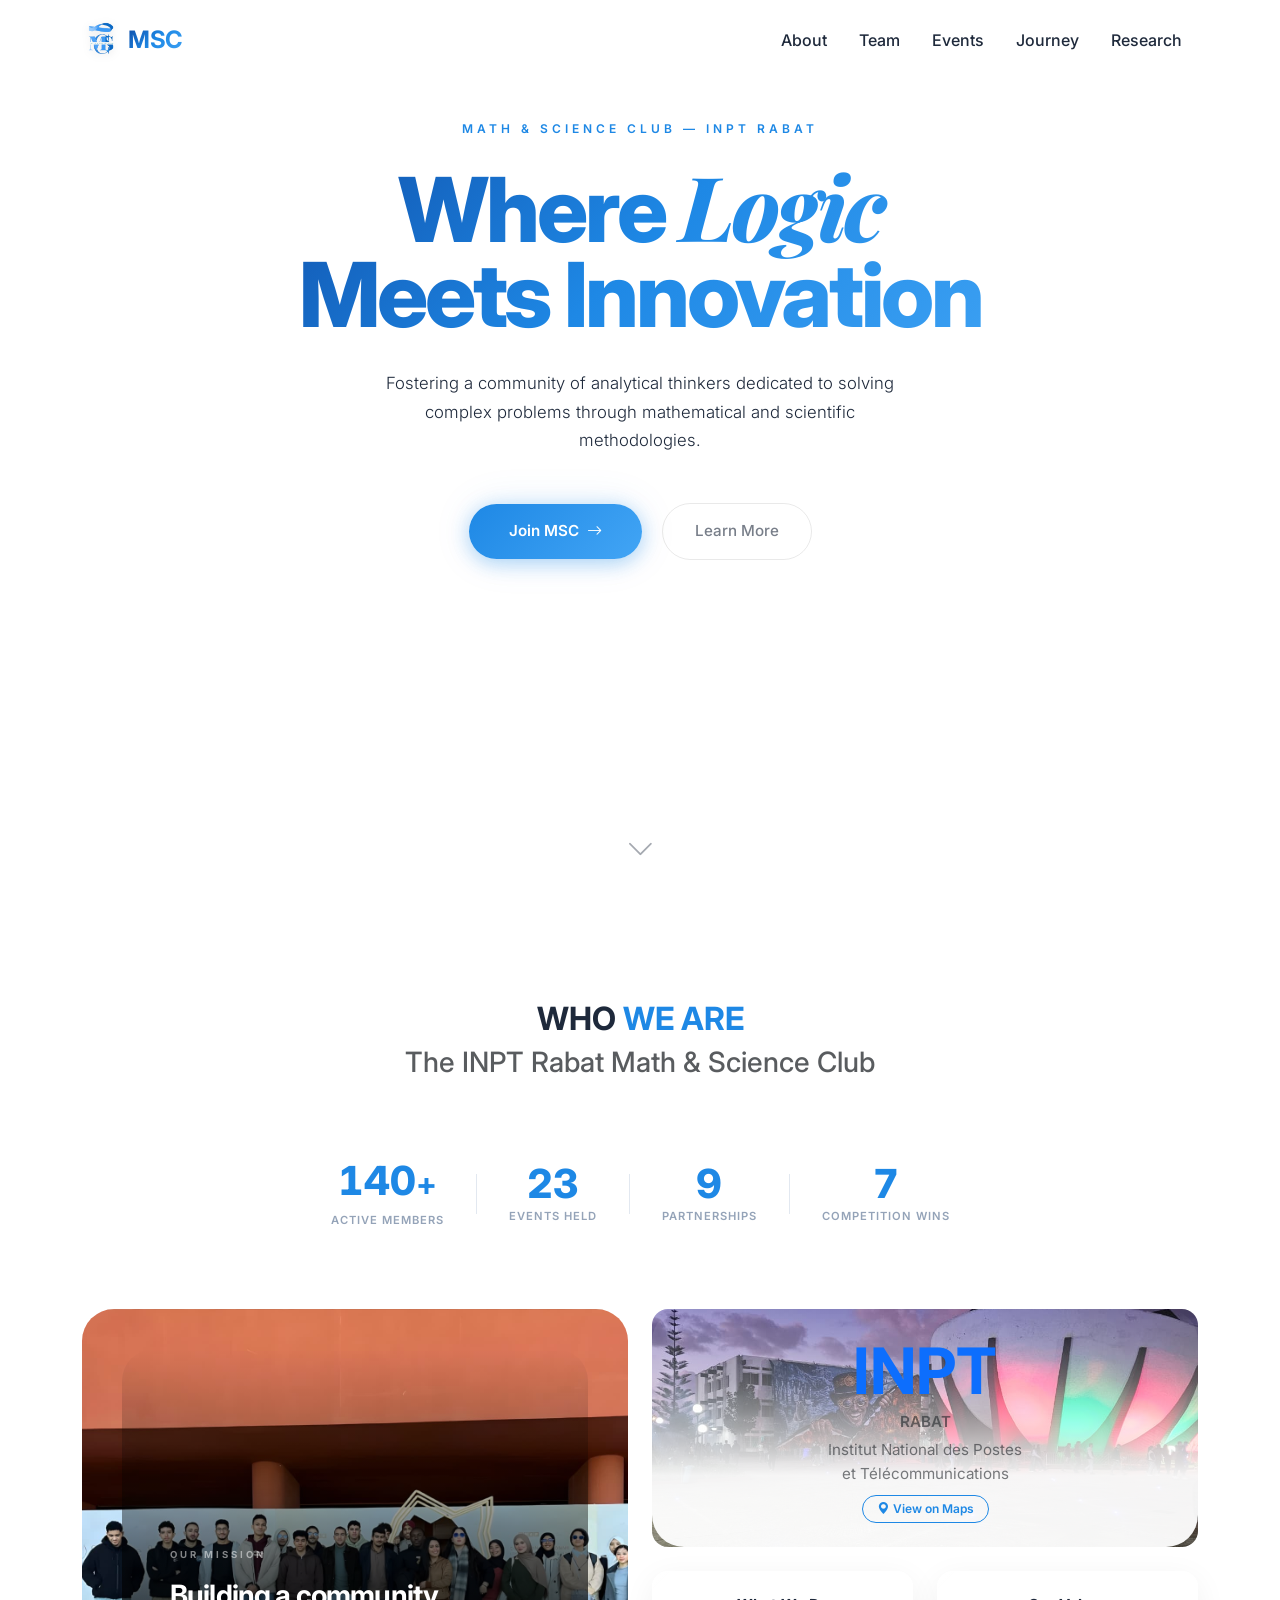
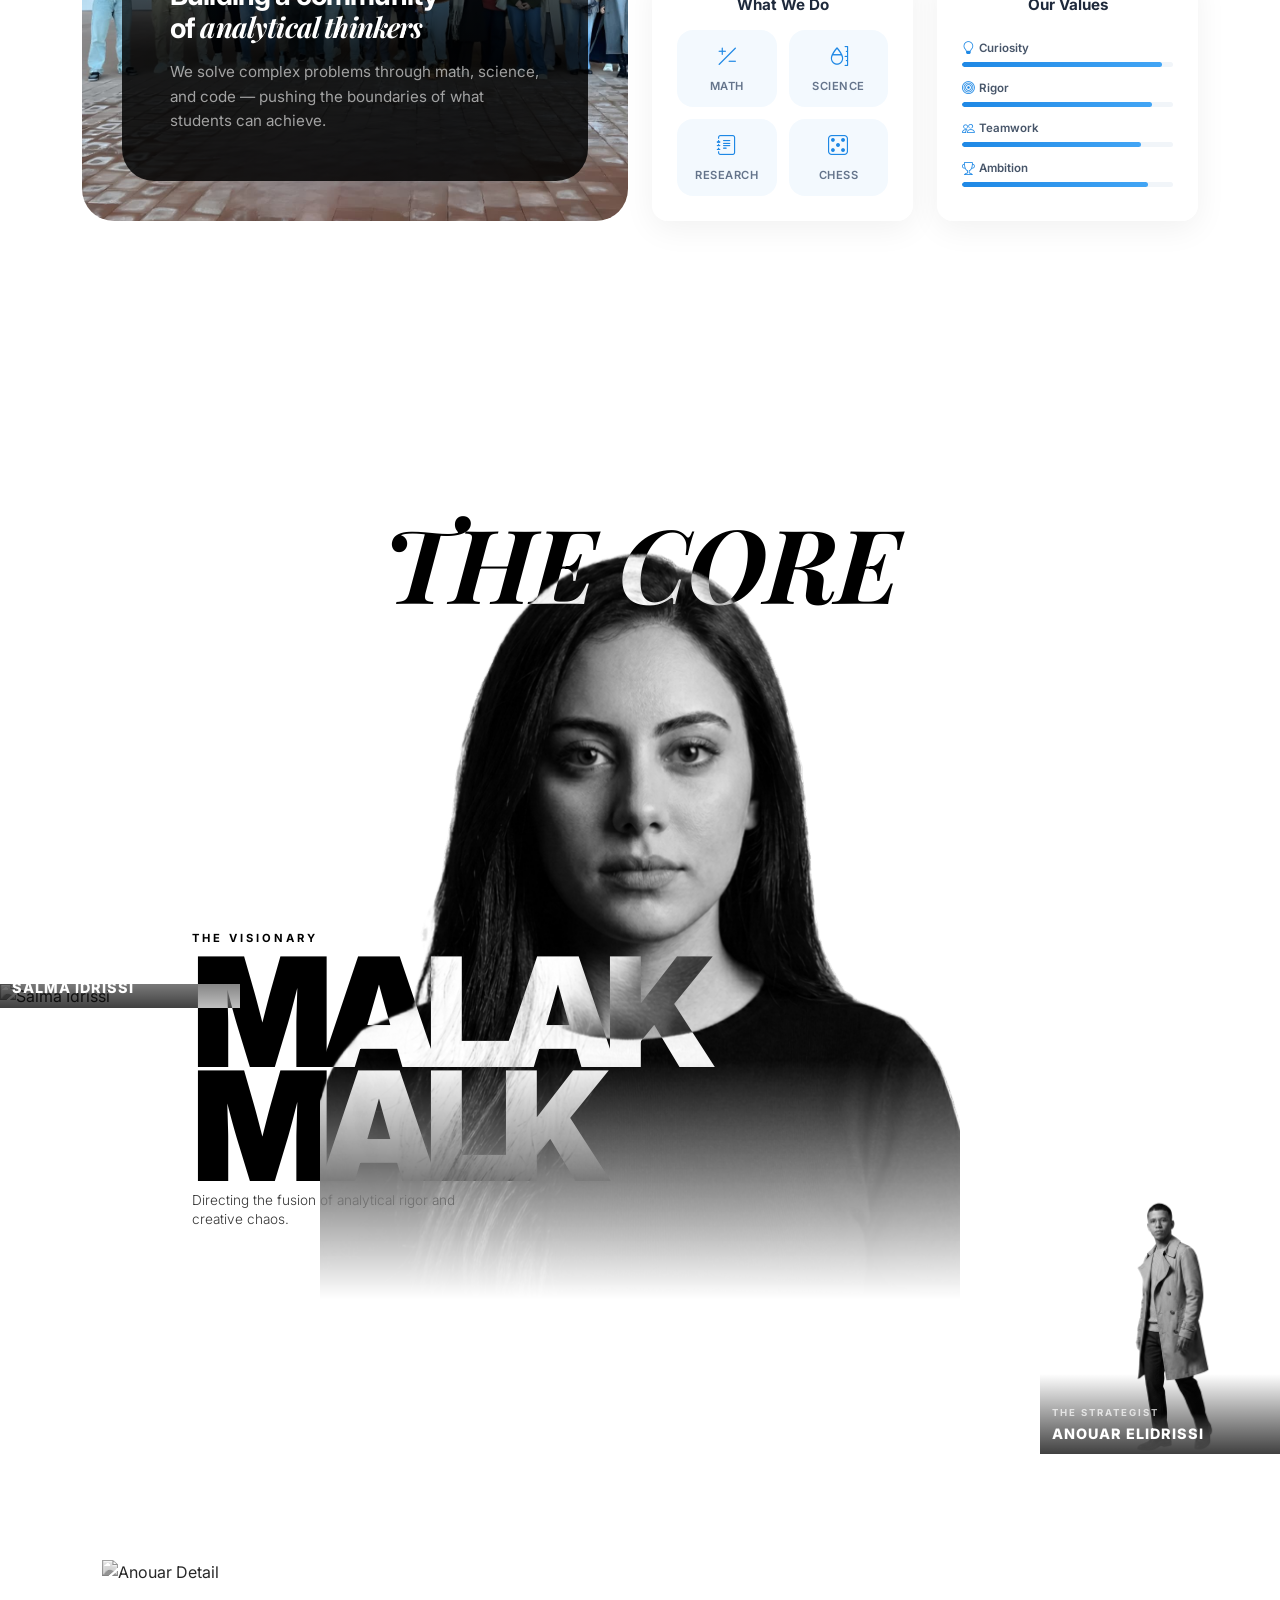
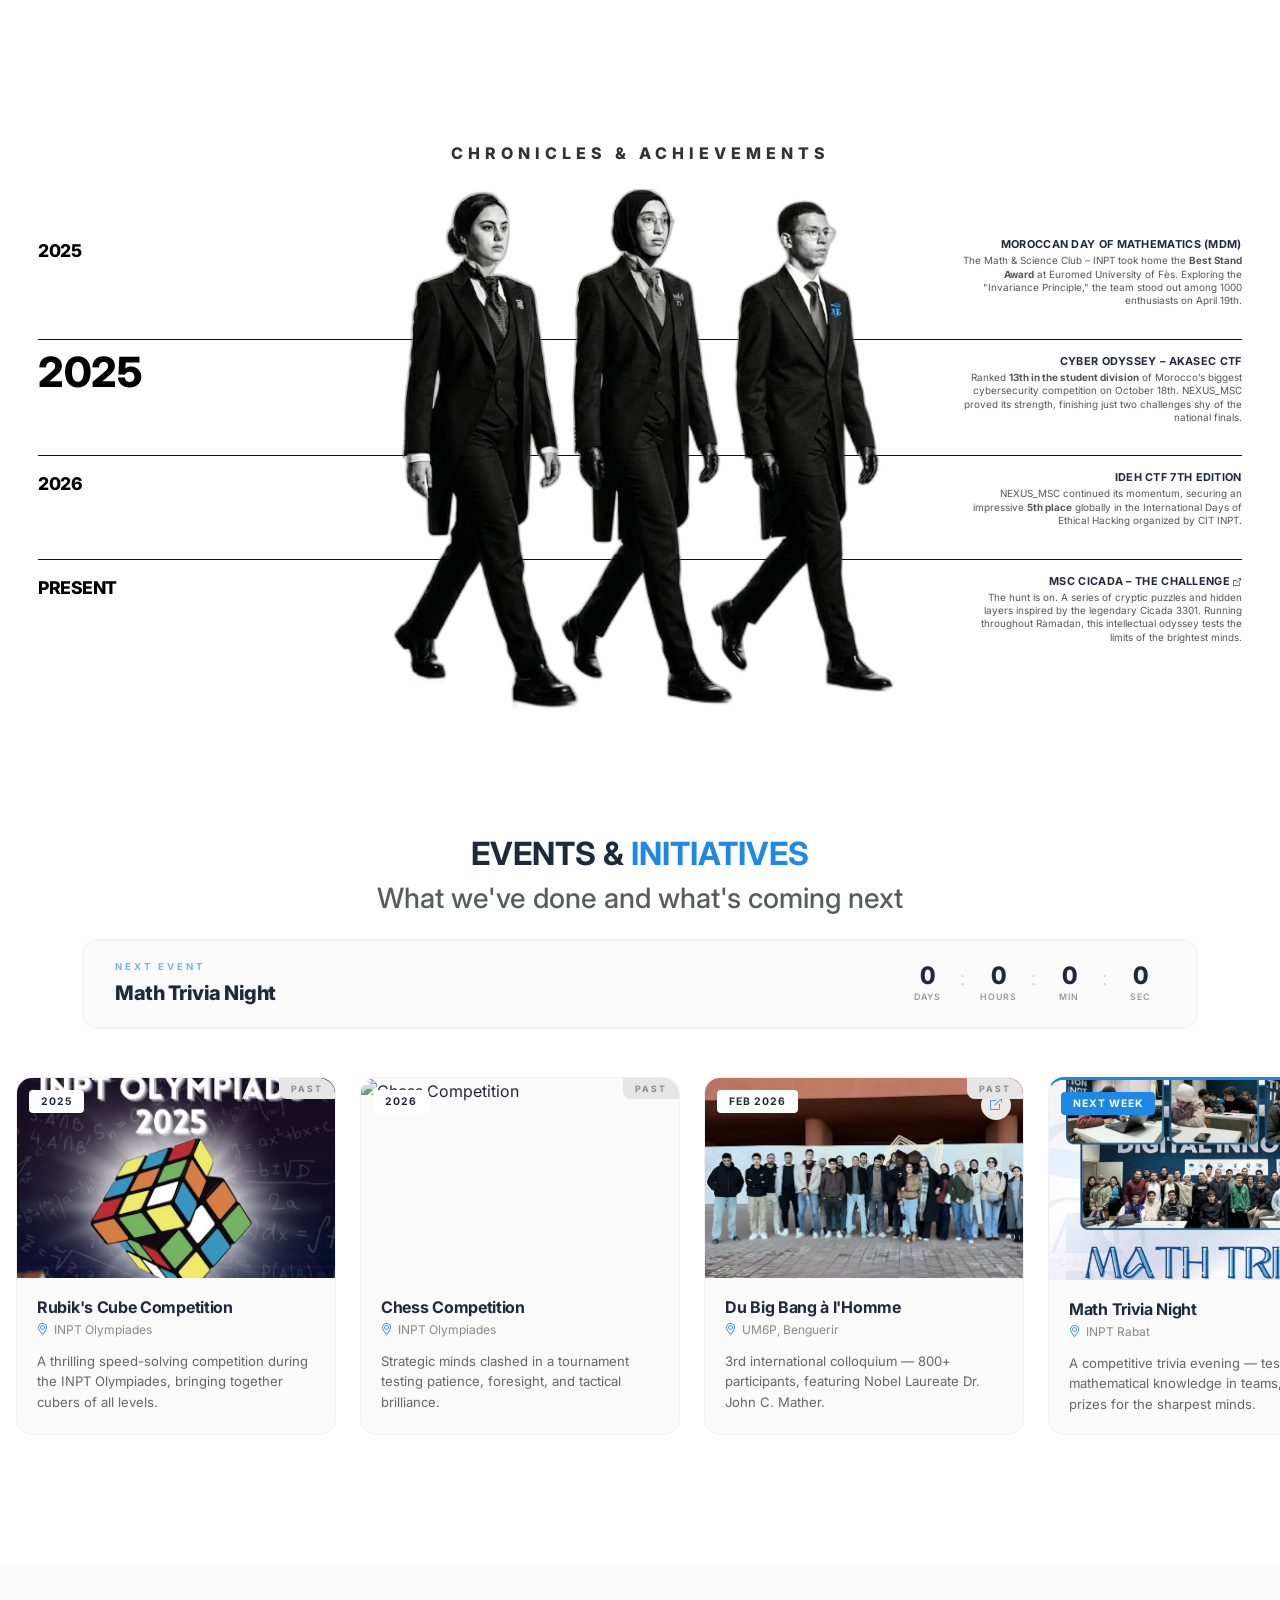
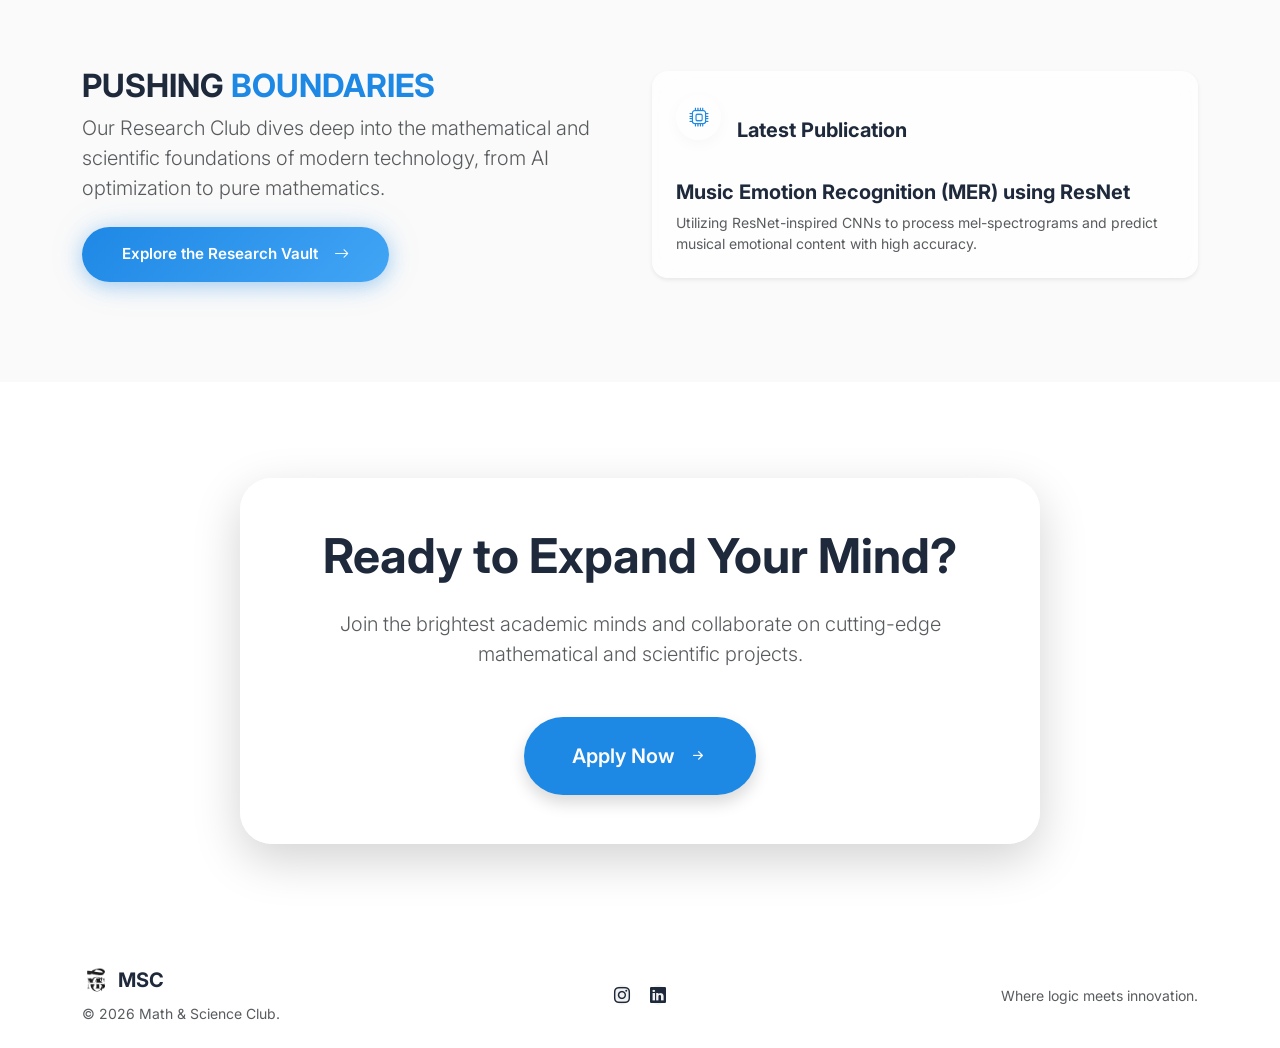
==== commit ec02e3e2: "Fix: Corrected 404 link for Apply Now button in final CTA" ====
--- a/index.html
+++ b/index.html
@@ -488,7 +488,7 @@
                 <h2 class="display-5 fw-bold mb-4">Ready to Expand Your Mind?</h2>
                 <p class="lead mb-5 text-muted">Join the brightest academic minds and collaborate on cutting-edge
                     mathematical and scientific projects.</p>
-                <a href="/form/index.html"
+                <a href="apply/index.html"
                     class="btn btn-primary btn-lg custom-btn px-5 py-4 rounded-pill fs-5 shadow">Apply Now <i
                         class="bi bi-arrow-right-short ms-2"></i></a>
             </div>
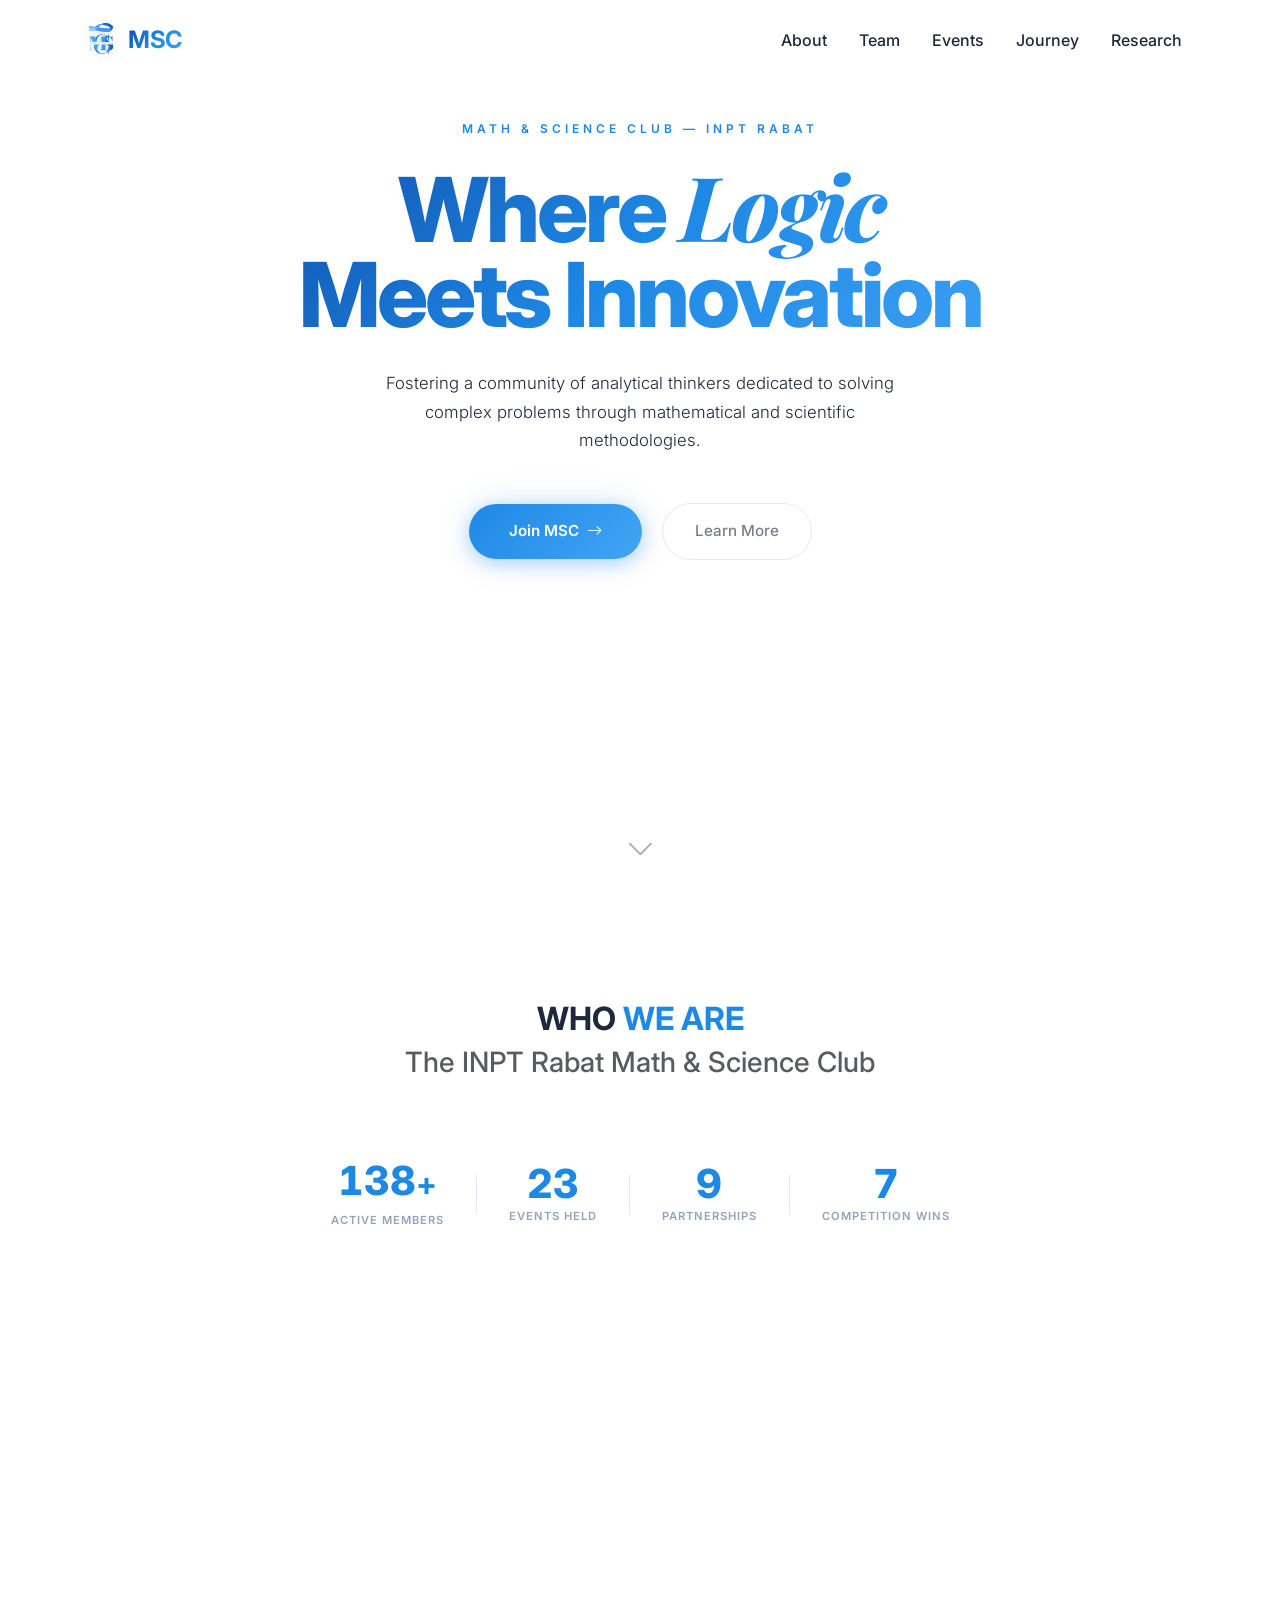
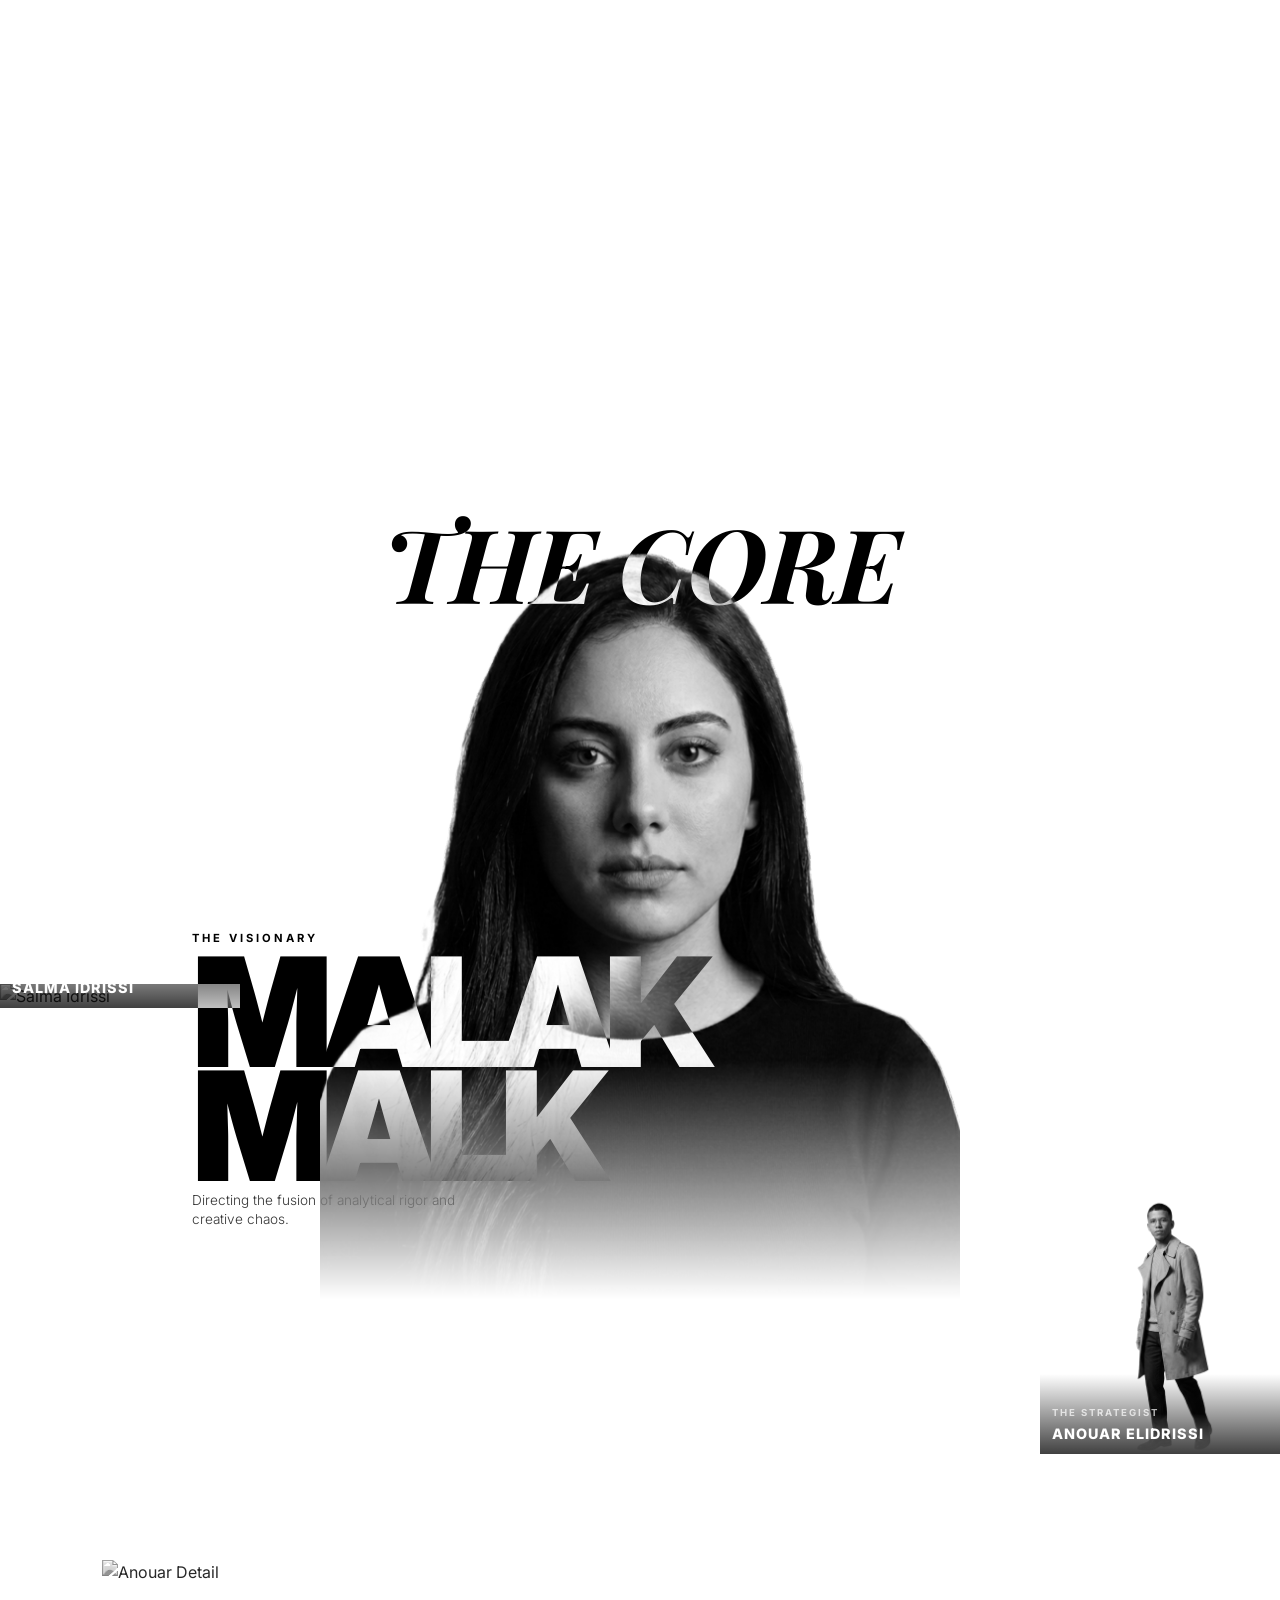
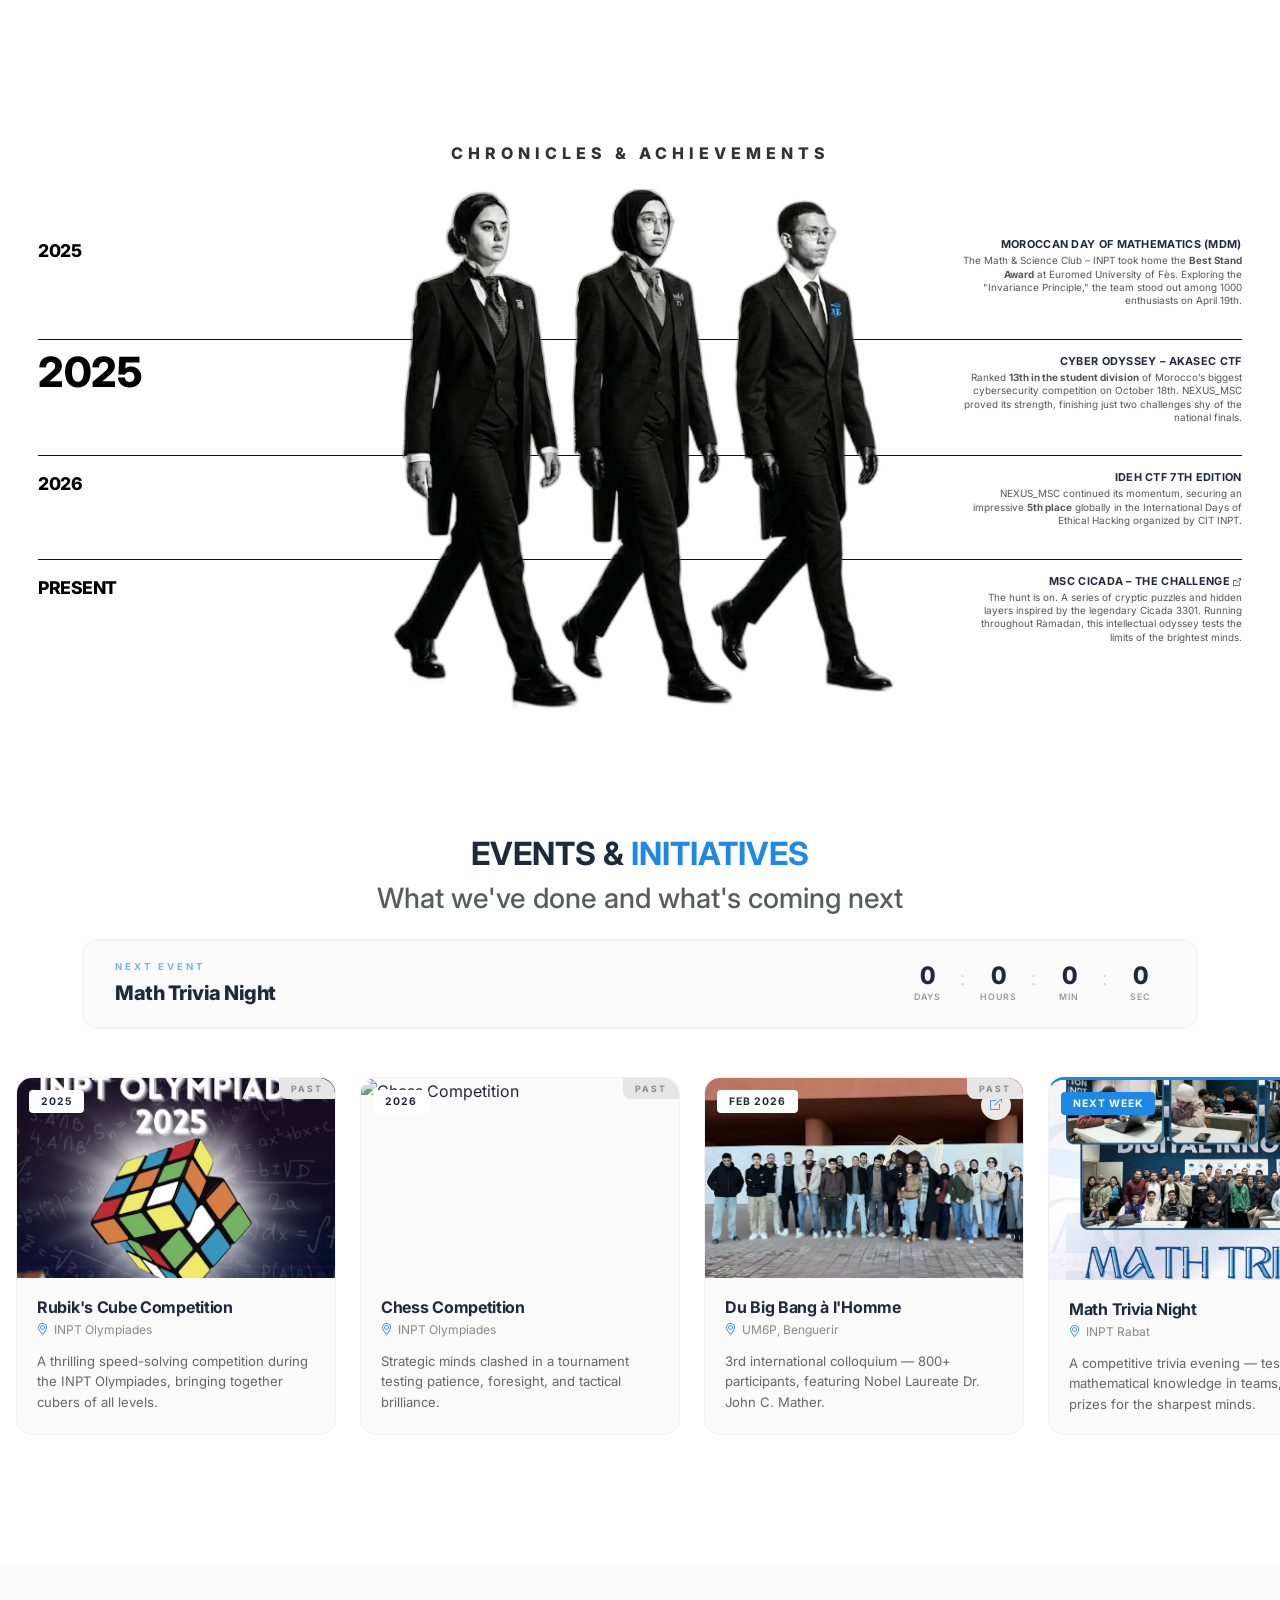
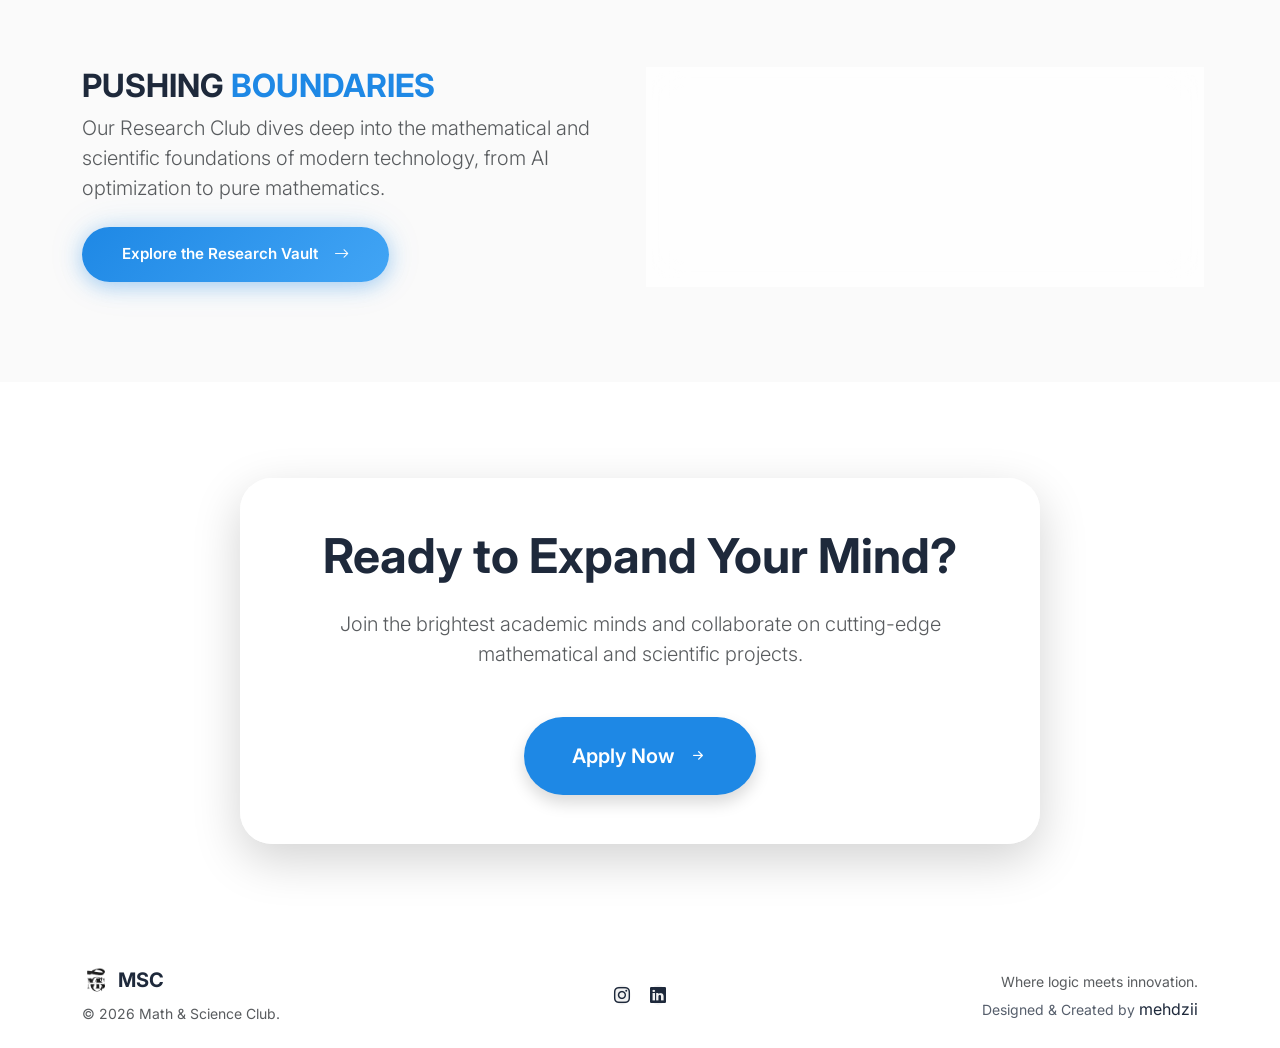
==== commit 57285aef: "Branding: Added 'Designed & Created by mehdzii' watermark to all footers" ====
--- a/index.html
+++ b/index.html
@@ -511,7 +511,13 @@
                         target="_blank" aria-label="LinkedIn"><i class="bi bi-linkedin"></i></a>
                 </div>
                 <div class="col-md-4 text-center text-md-end">
-                    <span class="text-muted small">Where logic meets innovation.</span>
+                    <div class="designer-watermark">
+                        <span class="text-muted small">Where logic meets innovation.</span>
+                        <div class="created-by mt-1">
+                            <span class="small opacity-75">Designed & Created by </span>
+                            <span class="designer-name">mehdzii</span>
+                        </div>
+                    </div>
                 </div>
             </div>
         </div>
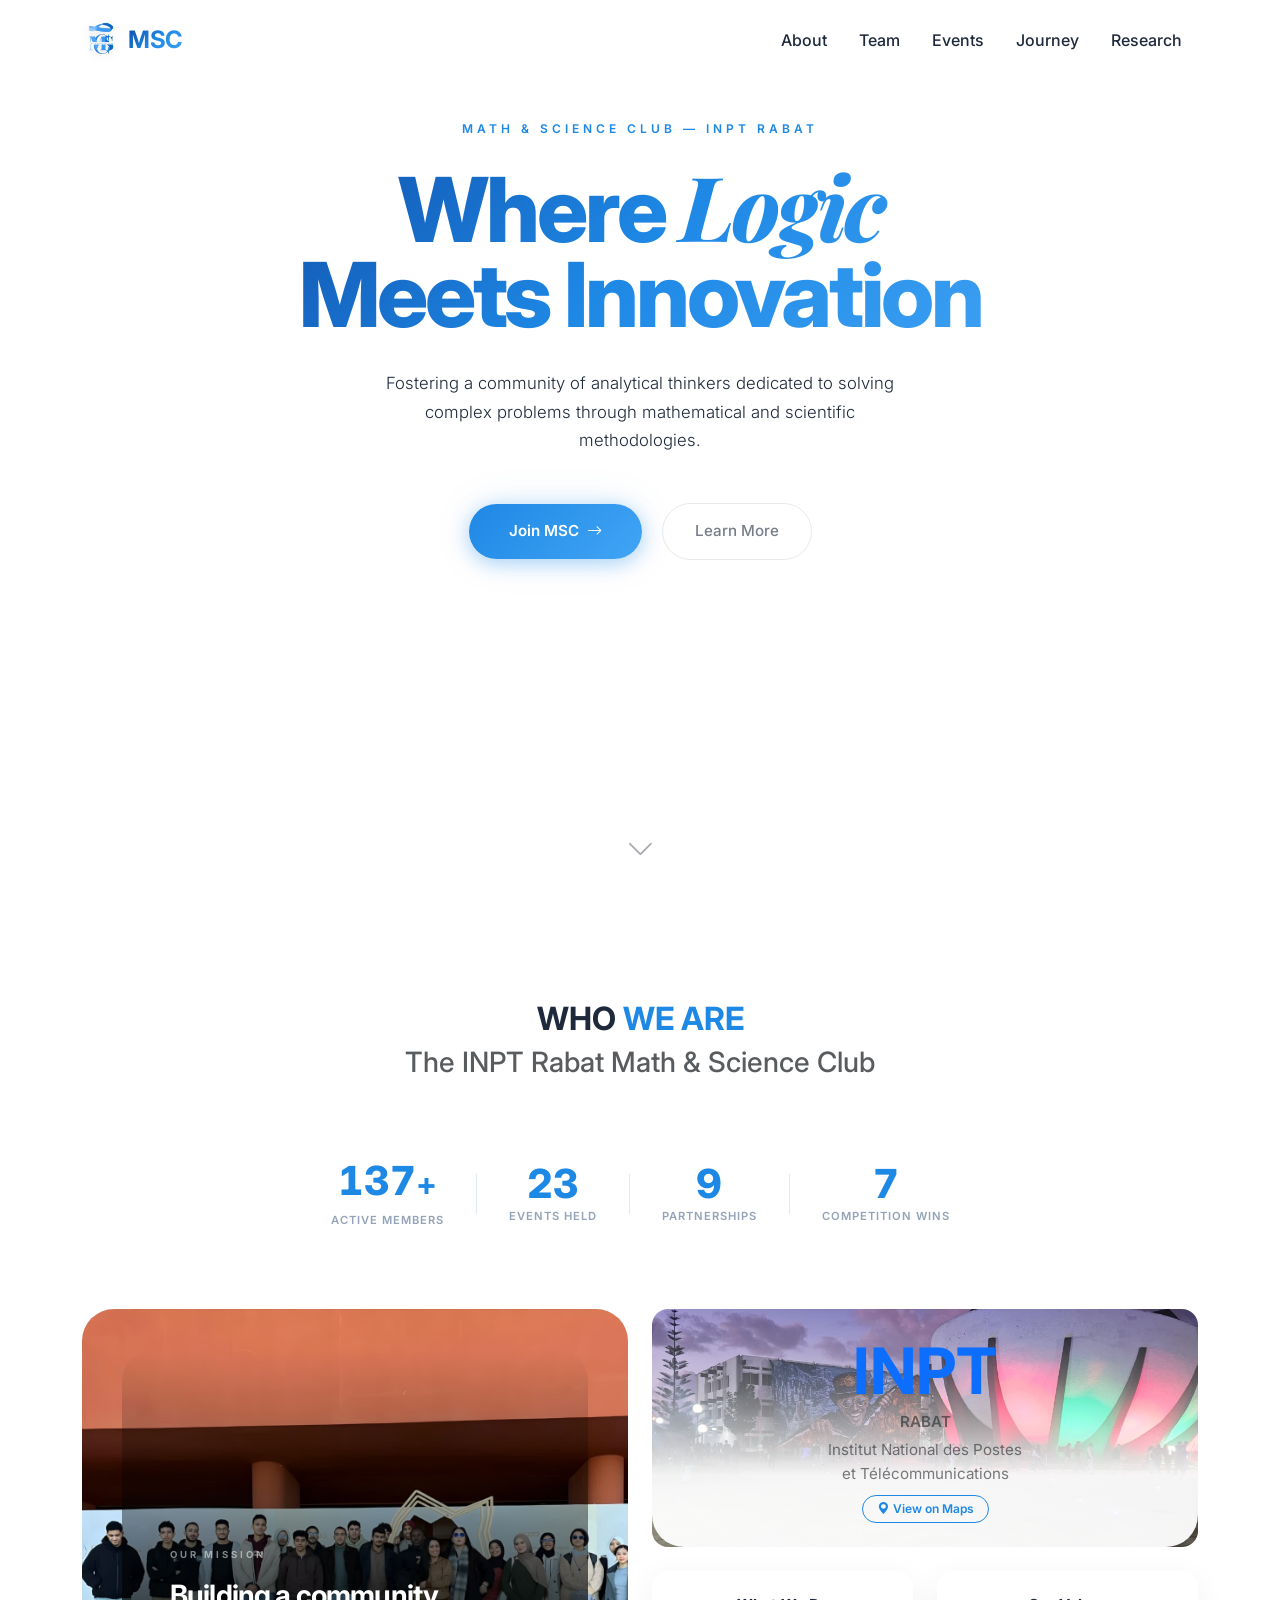
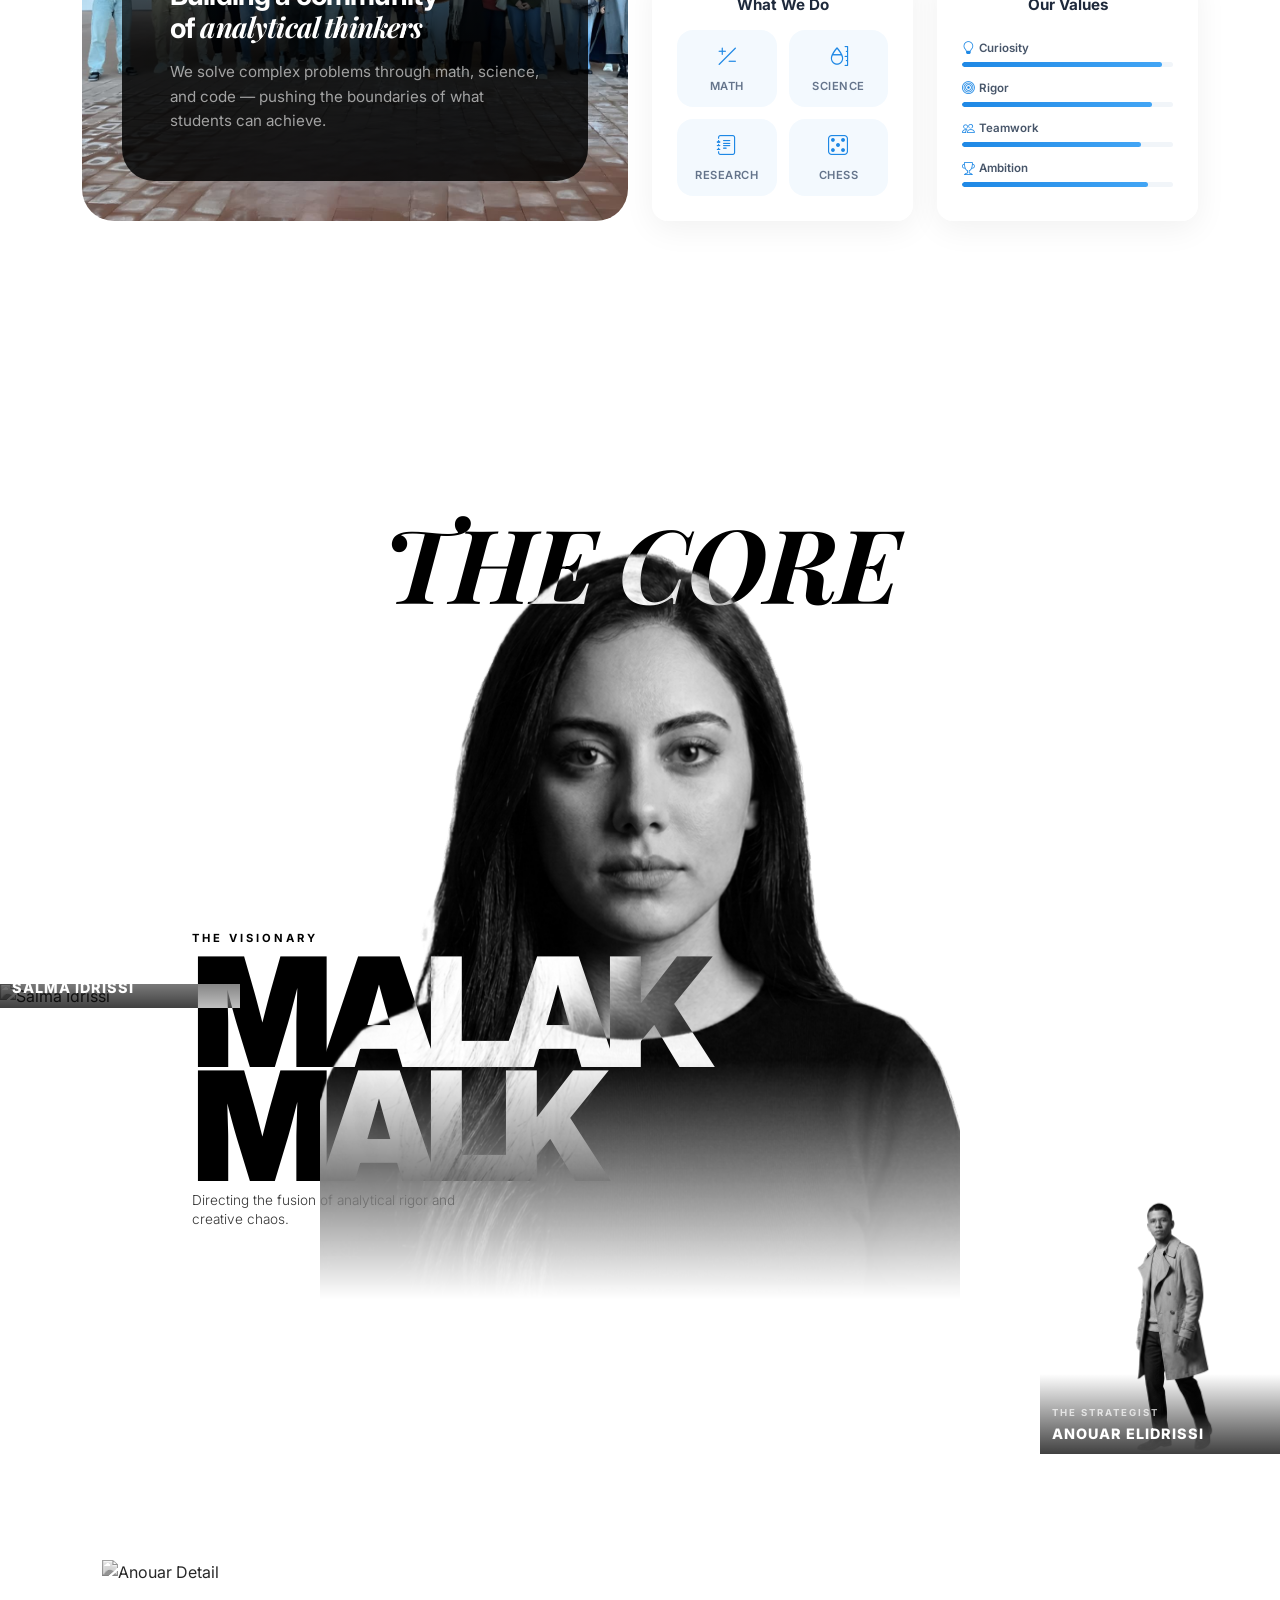
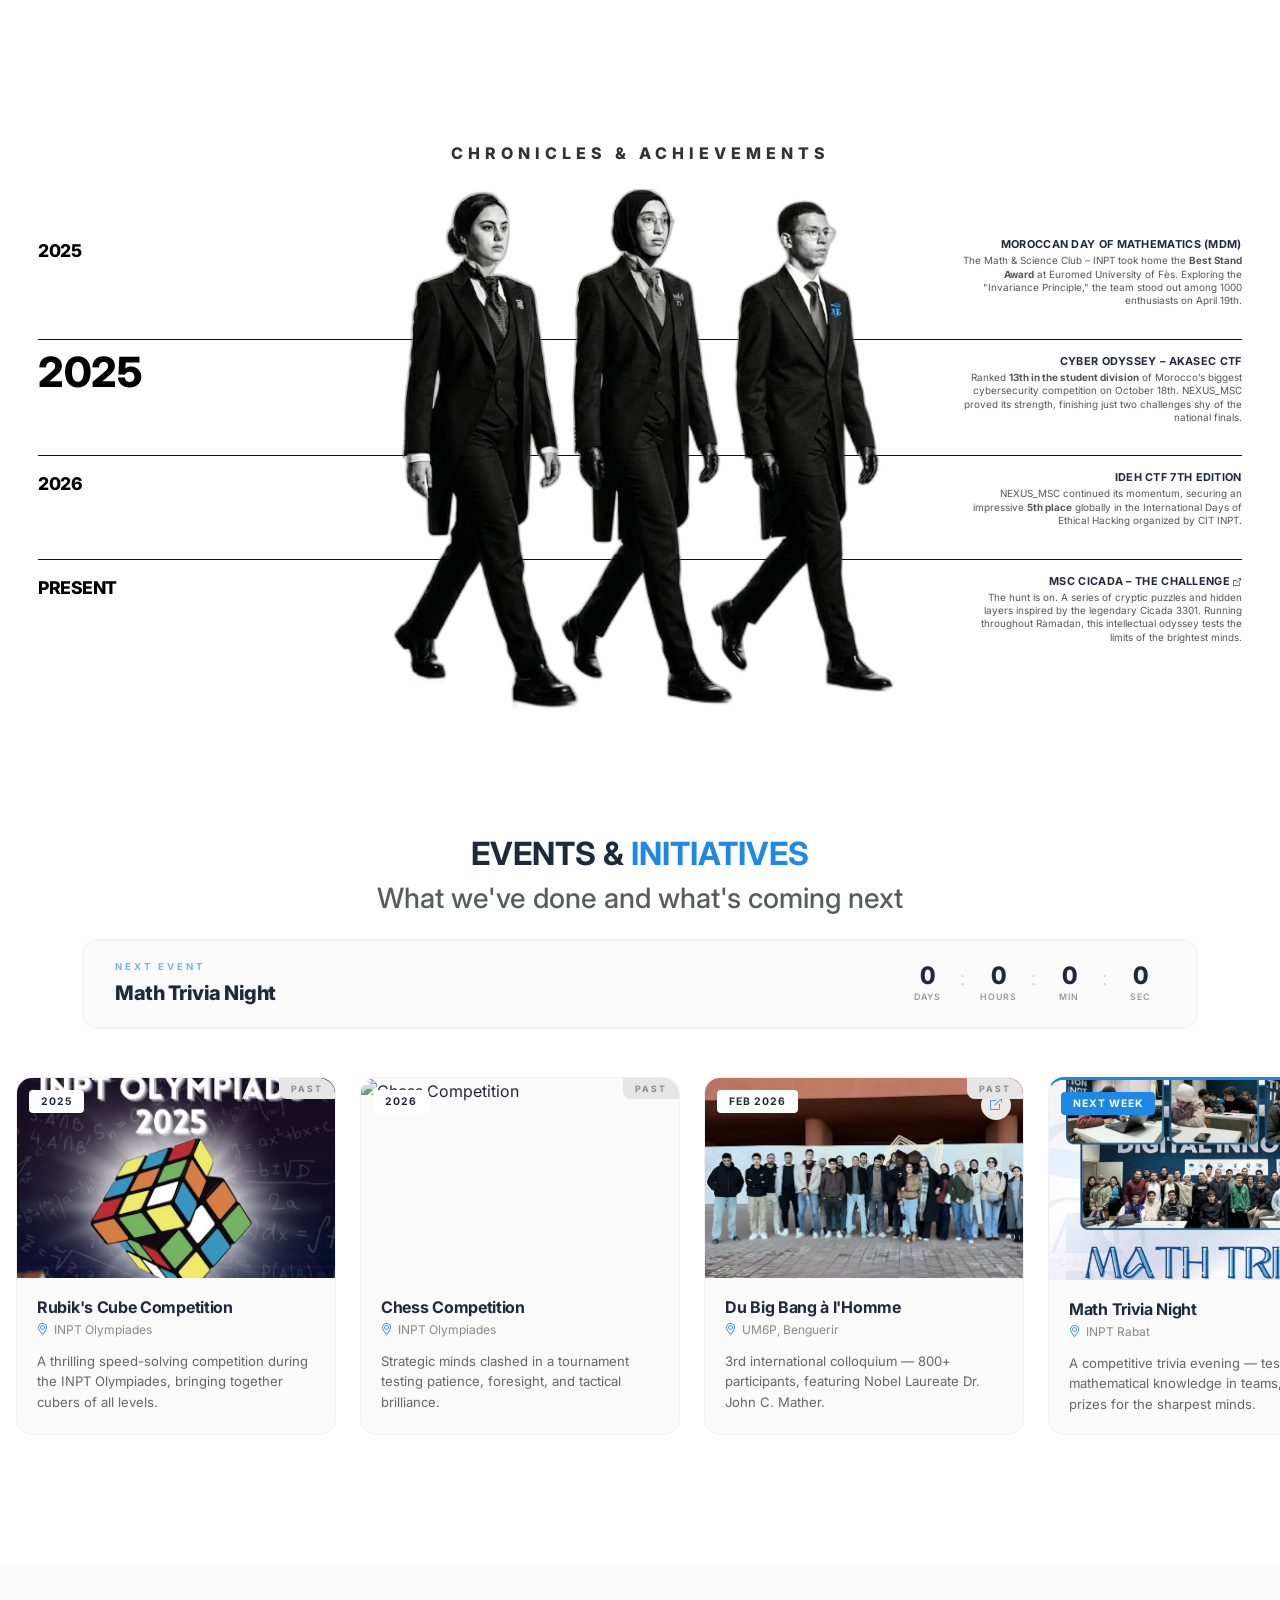
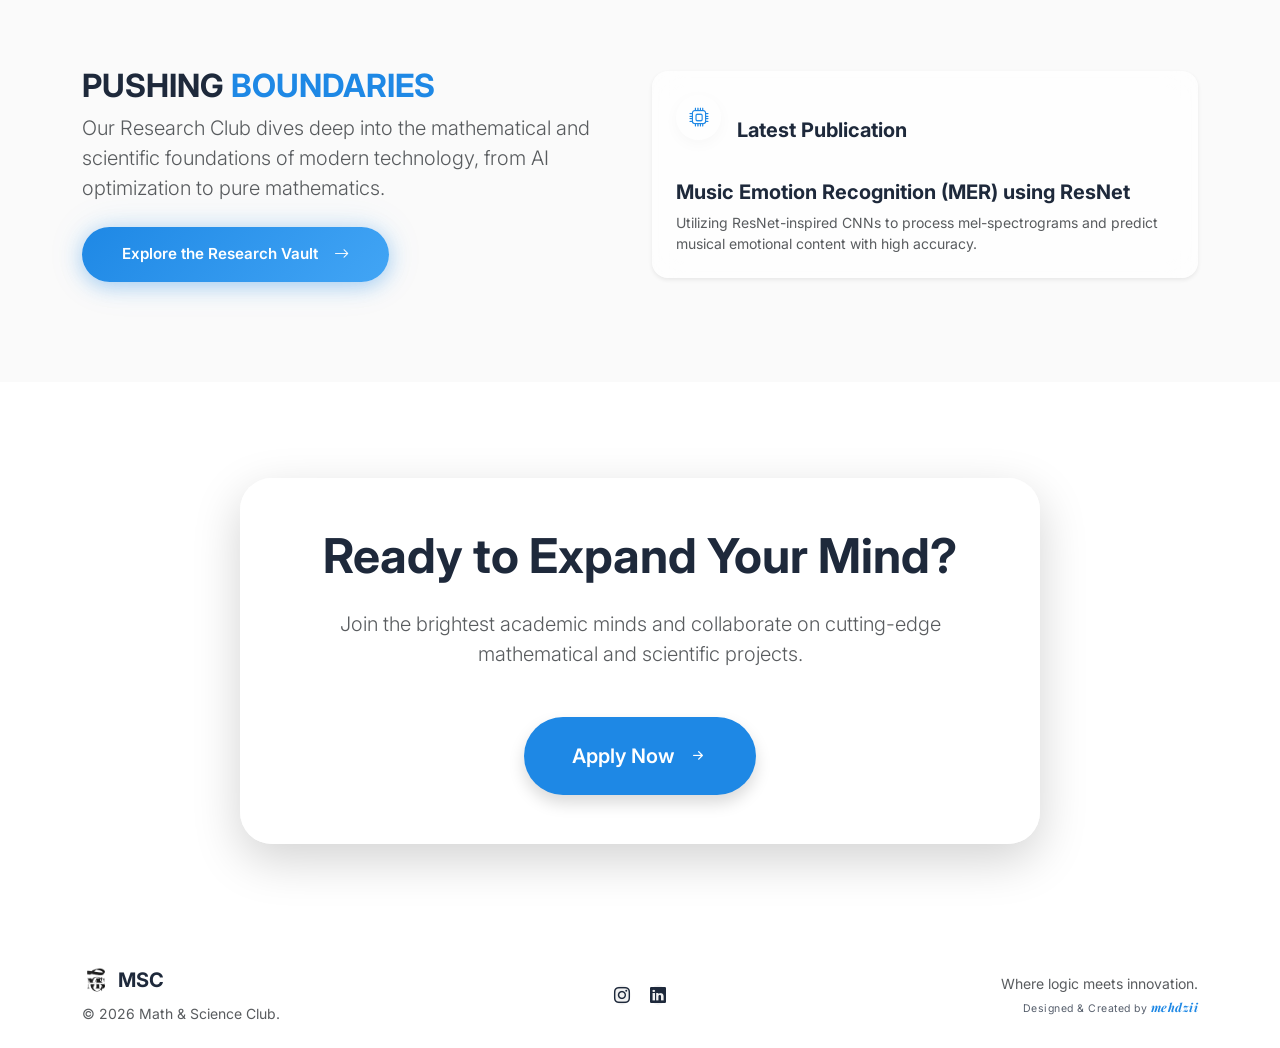
==== commit 06b158d7: "Branding: Linked 'mehdzii' watermark to GitHub profile" ====
--- a/index.html
+++ b/index.html
@@ -515,7 +515,7 @@
                         <span class="text-muted small">Where logic meets innovation.</span>
                         <div class="created-by mt-1">
                             <span class="small opacity-75">Designed & Created by </span>
-                            <span class="designer-name">mehdzii</span>
+                            <a href="https://github.com/mehdzii" target="_blank" class="designer-name">mehdzii</a>
                         </div>
                     </div>
                 </div>
--- a/css/style.css
+++ b/css/style.css
@@ -1925,4 +1925,39 @@
     100% {
         left: 100%;
     }
+}
+
+/* ==========================================================================
+   16. DESIGNER WATERMARK
+   ========================================================================== */
+.designer-watermark {
+    display: flex;
+    flex-direction: column;
+    align-items: flex-end;
+}
+
+@media (max-width: 768px) {
+    .designer-watermark {
+        align-items: center;
+    }
+}
+
+.designer-name {
+    font-family: 'Playfair Display', serif;
+    font-weight: 700;
+    font-style: italic;
+    color: var(--accent-primary);
+    letter-spacing: 0.5px;
+    text-decoration: none;
+    transition: opacity 0.3s ease;
+}
+
+a.designer-name:hover {
+    opacity: 0.7;
+    color: var(--accent-primary);
+}
+
+.created-by {
+    font-size: 0.75rem;
+    letter-spacing: 0.5px;
 }
